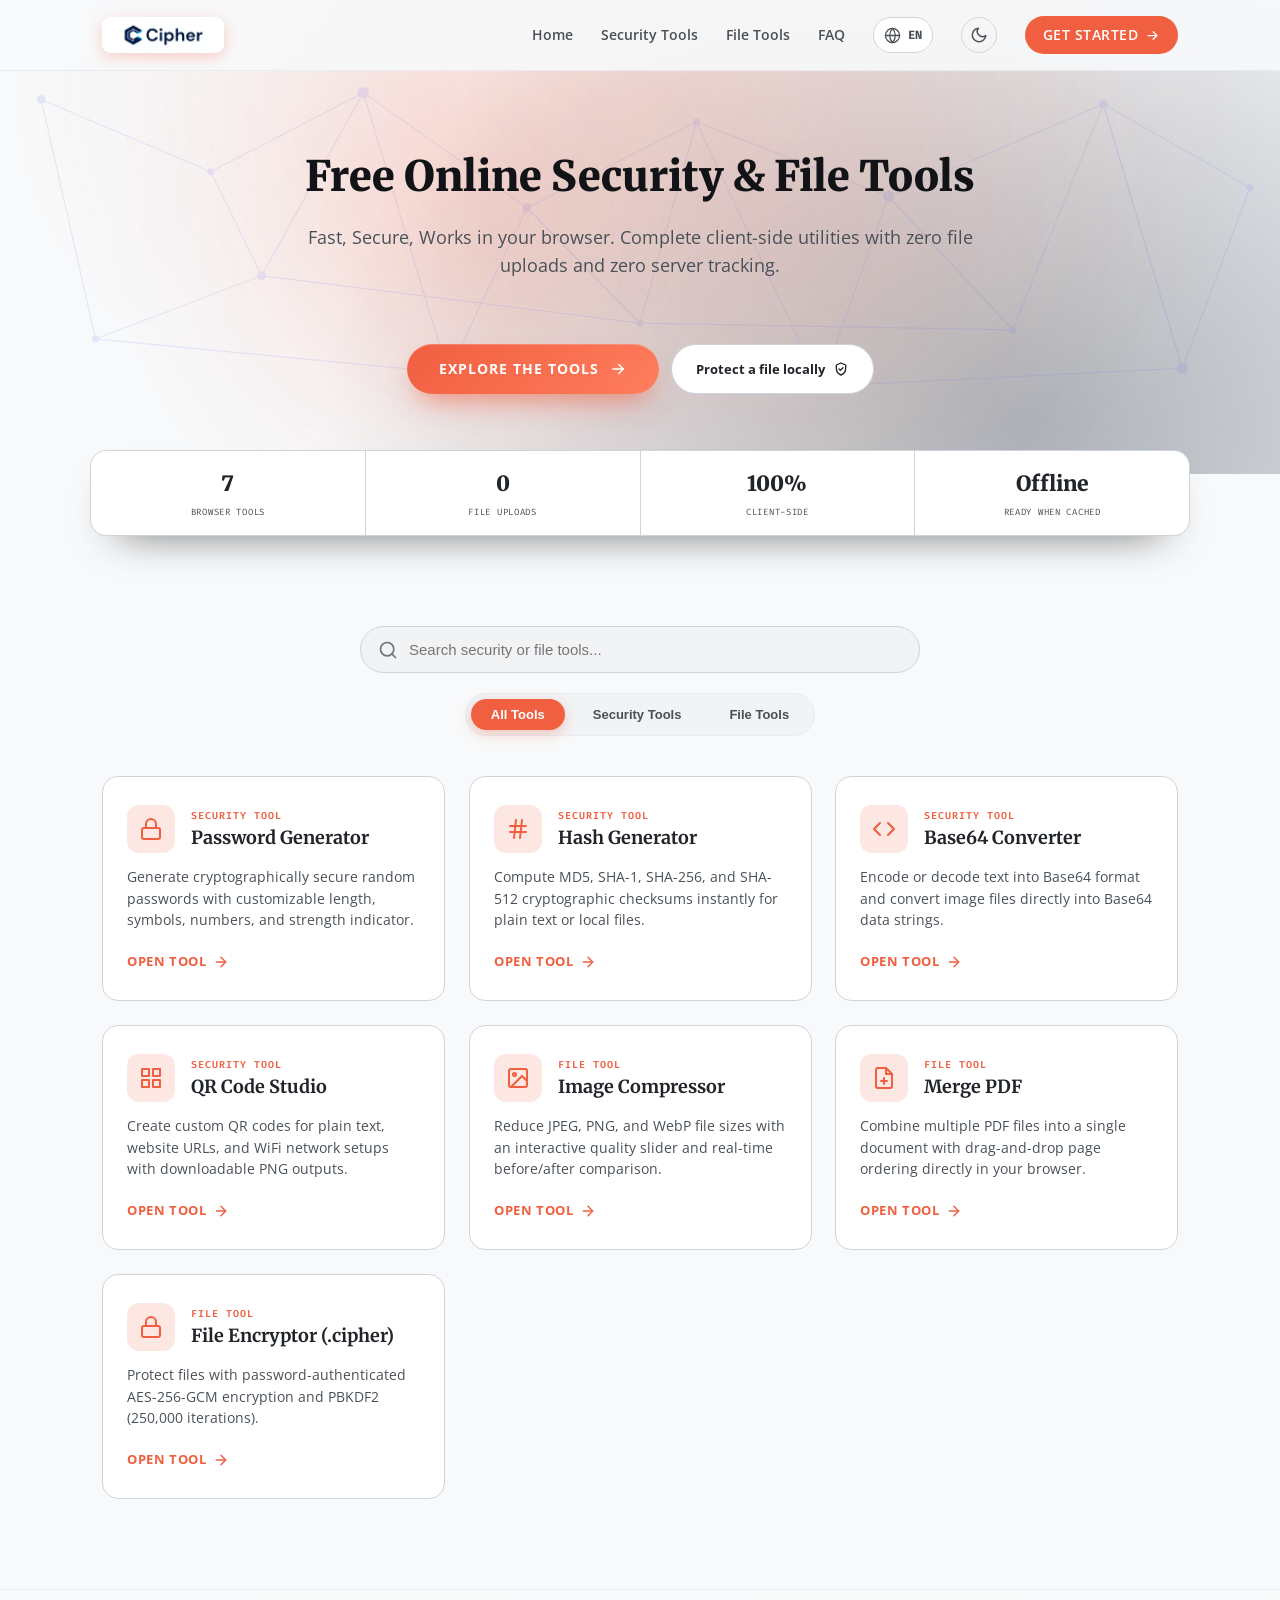
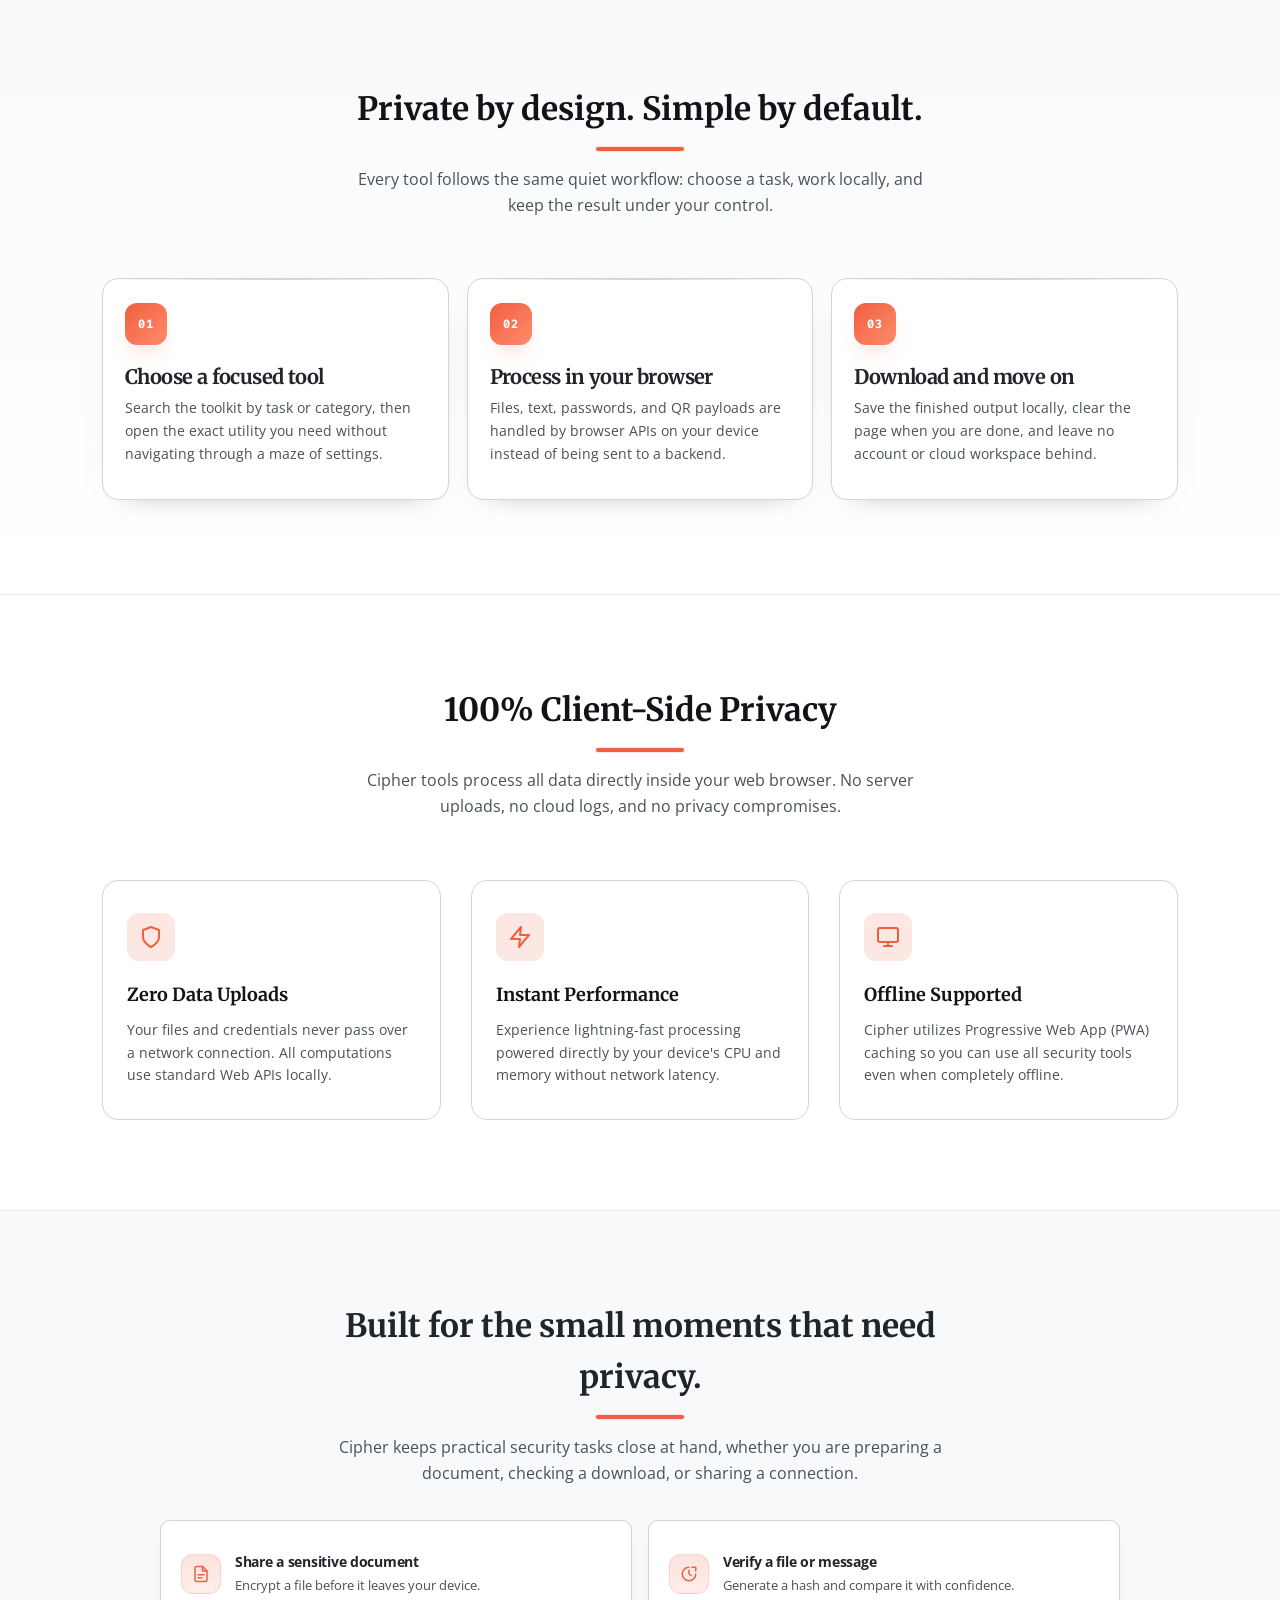
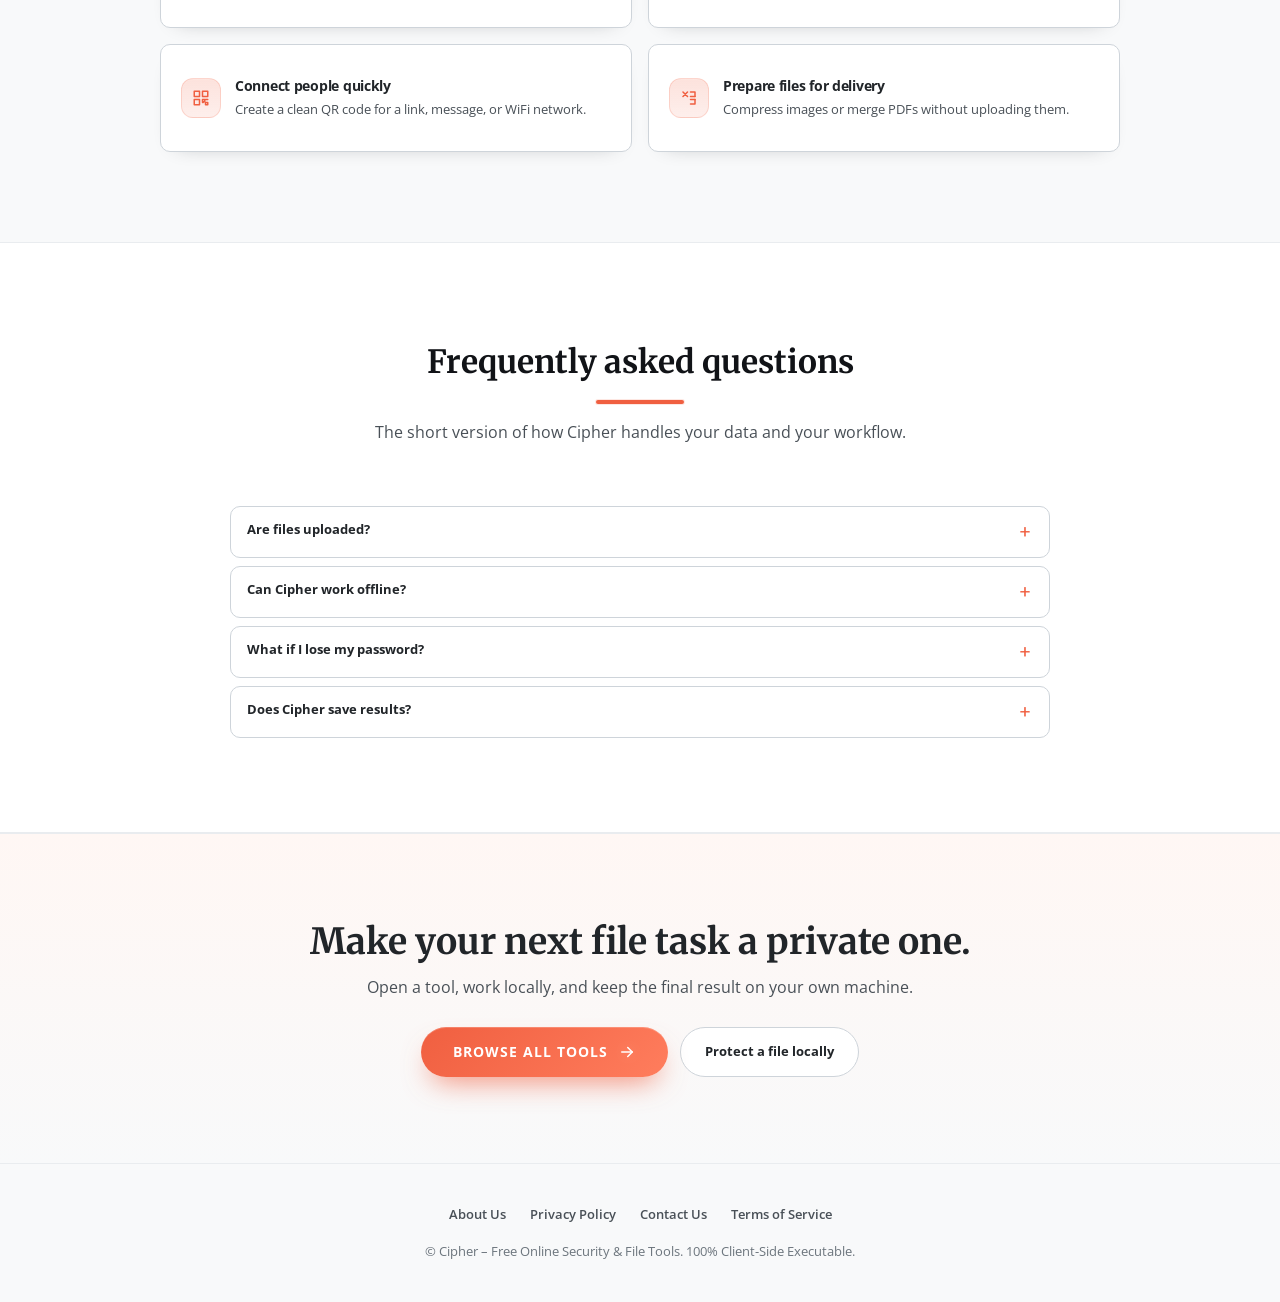
==== index.html @ 90bae77a "initial cipher build" ====
<!DOCTYPE html>
<html lang="en" data-bs-theme="light">

<head>
  <meta charset="UTF-8">
  <title>Cipher – Free Online Security & File Tools</title>
  <meta name="viewport" content="width=device-width, initial-scale=1, maximum-scale=1, user-scalable=no">
  <meta name="theme-color" content="#111317">
  <meta name="robots" content="index, follow">
  <!-- TODO: change example.com to the real production domain. -->
  <link rel="canonical" href="https://example.com/">
  <meta name="description"
    content="Cipher is a suite of free, fast, 100% client-side online security and file tools. Encrypt files, generate strong passwords, compute hashes, convert Base64, build QR codes, compress images, and merge PDFs directly in your browser.">
  <meta name="keywords" content="free online security tools, private file tools, offline browser tools, client-side encryption, password generator, hash generator, QR code generator">
  <meta property="og:type" content="website">
  <meta property="og:title" content="Cipher – Free Online Security & File Tools">
  <meta property="og:description"
    content="Fast, secure, 100% client-side online security & file tools hub. Zero file uploads, zero server tracking.">
  <meta property="og:url" content="https://example.com/">
  <meta property="og:image" content="images/Cipher.png">
  <meta name="twitter:card" content="summary_large_image">
  <meta name="twitter:title" content="Cipher – Free Online Security & File Tools">
  <meta name="twitter:description"
    content="Fast, secure, browser-based online tools for security and file manipulation.">
  <link rel="manifest" href="manifest.webmanifest">
  <link rel="icon" type="image/svg+xml" href="images/cipher-favicon.svg">
  <link rel="preconnect" href="https://fonts.googleapis.com">
  <link rel="preconnect" href="https://fonts.gstatic.com" crossorigin>
  <link
    href="https://fonts.googleapis.com/css2?family=Merriweather:ital,wght@0,300;0,400;0,700;0,900;1,300;1,400&family=Open+Sans:ital,wght@0,300;0,400;0,600;0,700;0,800;1,400&family=Fira+Code:wght@400;500;600&display=swap"
    rel="stylesheet">
  <link rel="stylesheet" href="css/styles.css">
  <style>
    /* Tools Hub Grid Styles */
    .dashboard-controls {
      display: flex;
      flex-direction: column;
      gap: 20px;
      margin-bottom: 40px;
      align-items: center;
    }

    .search-bar-wrap {
      width: min(100%, 560px);
      position: relative;
    }

    .search-input {
      width: 100%;
      background: var(--surface-2);
      border: 1px solid var(--border);
      color: var(--text);
      font-size: 15px;
      padding: 14px 20px 14px 48px;
      border-radius: var(--radius-pill);
      transition: all 0.2s ease;
    }

    .search-input:focus {
      outline: none;
      border-color: var(--primary);
      background: var(--surface-3);
      box-shadow: 0 0 0 3px var(--primary-dim);
    }

    .search-icon {
      position: absolute;
      left: 18px;
      top: 50%;
      transform: translateY(-50%);
      color: var(--text-3);
      pointer-events: none;
    }

    .category-tabs {
      display: flex;
      gap: 8px;
      background: var(--surface-2);
      padding: 5px;
      border-radius: var(--radius-pill);
      border: 1px solid var(--border-soft);
      flex-wrap: wrap;
      justify-content: center;
    }

    .tab-btn {
      background: transparent;
      border: none;
      color: var(--text-2);
      padding: 8px 20px;
      font-size: 13px;
      font-weight: 700;
      border-radius: var(--radius-pill);
      cursor: pointer;
      transition: all 0.2s ease;
    }

    .tab-btn.active {
      background: var(--primary);
      color: #ffffff;
      box-shadow: 0 4px 12px rgba(240, 95, 64, 0.3);
    }

    .tools-grid {
      display: grid;
      grid-template-columns: repeat(auto-fill, minmax(320px, 1fr));
      gap: 24px;
    }

    .tool-card {
      background: var(--surface);
      border: 1px solid var(--border);
      border-radius: var(--radius-card);
      padding: 28px 24px;
      display: flex;
      flex-direction: column;
      text-decoration: none;
      transition: all 0.25s ease;
      position: relative;
      overflow: hidden;
      transform: translate3d(0, 0, 0) rotateX(var(--card-tilt-x, 0deg)) rotateY(var(--card-tilt-y, 0deg));
      transform-style: preserve-3d;
      will-change: transform;
    }

    .tool-card:hover {
      transform: translate3d(0, -5px, 0) rotateX(var(--card-tilt-x, 0deg)) rotateY(var(--card-tilt-y, 0deg));
      border-color: var(--primary-line);
      box-shadow: 0 12px 30px -10px rgba(0, 0, 0, 0.5);
    }

    .tool-card-header {
      display: flex;
      align-items: center;
      gap: 16px;
      margin-bottom: 14px;
    }

    .tool-card-icon {
      width: 48px;
      height: 48px;
      border-radius: 12px;
      background: var(--primary-dim);
      color: var(--primary);
      display: flex;
      align-items: center;
      justify-content: center;
      flex-shrink: 0;
      transform: translate3d(var(--icon-x, 0px), var(--icon-y, 0px), 0) rotate(var(--icon-rotate, 0deg));
      animation: toolIconFloat 4.8s ease-in-out infinite;
      animation-delay: var(--icon-delay, 0s);
      transition: transform 0.22s ease-out, box-shadow 0.22s ease, background-color 0.22s ease;
      will-change: transform;
    }

    .tool-card-icon svg {
      width: 24px;
      height: 24px;
      transform-origin: 50% 55%;
      animation: toolIconSignal 4.8s ease-in-out infinite;
      animation-delay: var(--icon-delay, 0s);
      transition: transform 0.22s ease, filter 0.22s ease;
    }

    .tool-card:nth-child(2) .tool-card-icon,
    .tool-card:nth-child(2) .tool-card-icon svg {
      --icon-delay: -1.2s;
    }

    .tool-card:nth-child(3) .tool-card-icon,
    .tool-card:nth-child(3) .tool-card-icon svg {
      --icon-delay: -2.4s;
    }

    .tool-card:nth-child(4) .tool-card-icon,
    .tool-card:nth-child(4) .tool-card-icon svg {
      --icon-delay: -3.6s;
    }

    .tool-card:nth-child(5) .tool-card-icon,
    .tool-card:nth-child(5) .tool-card-icon svg {
      --icon-delay: -0.6s;
    }

    .tool-card:nth-child(6) .tool-card-icon,
    .tool-card:nth-child(6) .tool-card-icon svg {
      --icon-delay: -1.8s;
    }

    .tool-card:nth-child(7) .tool-card-icon,
    .tool-card:nth-child(7) .tool-card-icon svg {
      --icon-delay: -3s;
    }

    @keyframes toolIconFloat {

      0%,
      100% {
        transform: translate3d(var(--icon-x, 0px), var(--icon-y, 0px), 0) rotate(var(--icon-rotate, 0deg));
      }

      35% {
        transform: translate3d(var(--icon-x, 0px), calc(var(--icon-y, 0px) - 3px), 0) rotate(calc(var(--icon-rotate, 0deg) - 2deg));
      }

      68% {
        transform: translate3d(var(--icon-x, 0px), calc(var(--icon-y, 0px) + 2px), 0) rotate(calc(var(--icon-rotate, 0deg) + 2deg));
      }
    }

    @keyframes toolIconSignal {

      0%,
      72%,
      100% {
        transform: scale(1) rotate(0deg);
        filter: drop-shadow(0 0 0 transparent);
      }

      78% {
        transform: scale(1.08) rotate(-4deg);
        filter: drop-shadow(0 0 7px var(--primary-line));
      }

      84% {
        transform: scale(1) rotate(2deg);
        filter: drop-shadow(0 0 0 transparent);
      }
    }

    .tool-card:hover .tool-card-icon,
    .tool-card:focus-visible .tool-card-icon {
      animation-play-state: paused;
      background: var(--primary-line);
      box-shadow: 0 8px 18px -10px var(--primary);
    }

    .tool-card:hover .tool-card-icon svg,
    .tool-card:focus-visible .tool-card-icon svg {
      animation-play-state: paused;
      transform: scale(1.1) rotate(-4deg);
    }

    .tool-card-category {
      font-family: var(--font-mono);
      font-size: 10px;
      text-transform: uppercase;
      letter-spacing: 0.1em;
      color: var(--primary);
      margin-bottom: 2px;
      font-weight: 600;
    }

    .tool-card-title {
      font-family: var(--font-serif);
      font-size: 18px;
      font-weight: 700;
      color: var(--text);
      line-height: 1.3;
    }

    .tool-card-desc {
      font-size: 13.5px;
      color: var(--text-2);
      line-height: 1.6;
      margin-bottom: 20px;
      flex: 1;
    }

    .tool-card-action {
      display: inline-flex;
      align-items: center;
      gap: 6px;
      font-size: 12.5px;
      font-weight: 700;
      color: var(--primary);
      text-transform: uppercase;
      letter-spacing: 0.05em;
    }

    .tool-card:hover .tool-card-action {
      color: var(--primary-hover);
    }

    .tool-card-action svg {
      transition: transform 0.2s ease;
    }

    .tool-card:hover .tool-card-action svg {
      transform: translateX(4px);
    }

    @media (prefers-reduced-motion: reduce) {

      .tool-card,
      .tool-card:hover {
        transform: none;
        transition: border-color 0.2s ease, box-shadow 0.2s ease;
      }

      .tool-card-icon,
      .tool-card-icon svg,
      .home-process-number,
      .home-usecase-icon,
      .home-usecase-icon svg {
        animation: none;
        transition: none;
      }
    }

    .home-hero-actions {
      display: flex;
      align-items: center;
      justify-content: center;
      flex-wrap: wrap;
      gap: 12px;
      margin-top: 28px;
    }

    .home-hero-secondary {
      display: inline-flex;
      align-items: center;
      gap: 8px;
      min-height: 50px;
      padding: 13px 24px;
      border: 1px solid var(--border);
      border-radius: var(--radius-pill);
      background: rgba(38, 43, 53, 0.72);
      color: var(--text);
      font-size: 13px;
      font-weight: 700;
      transition: border-color .2s ease, background-color .2s ease, transform .2s ease;
    }

    .home-hero-secondary:hover {
      border-color: var(--primary-line);
      background: var(--surface-2);
      color: var(--text);
      transform: translateY(-2px);
    }

    .home-trust-strip {
      position: relative;
      z-index: 1;
      display: grid;
      grid-template-columns: repeat(4, 1fr);
      gap: 1px;
      width: min(100% - 32px, 1100px);
      margin: -24px auto 0;
      border: 1px solid var(--border);
      border-radius: var(--radius-card);
      background: var(--border);
      box-shadow: 0 20px 45px -30px rgba(0, 0, 0, .9);
      overflow: hidden;
    }

    .home-trust-item {
      display: grid;
      gap: 4px;
      min-height: 84px;
      align-content: center;
      padding: 14px 20px;
      background: var(--surface);
      text-align: center;
    }

    .home-trust-value {
      color: var(--text);
      font-family: var(--font-serif);
      font-size: 21px;
      font-weight: 900;
    }

    .home-trust-label {
      color: var(--text-2);
      font-family: var(--font-mono);
      font-size: 9px;
      letter-spacing: .08em;
      text-transform: uppercase;
    }

    .home-process-section {
      padding: 94px 0;
      border-bottom: 1px solid var(--border-soft);
      background: linear-gradient(180deg, var(--bg) 0%, var(--bg-alt) 100%);
    }

    .home-process-section .container,
    .home-faq-section .container {
      display: block;
    }

    .home-process-grid {
      display: grid;
      grid-template-columns: repeat(3, minmax(0, 1fr));
      gap: 18px;
      width: 100%;
    }

    .home-process-card {
      position: relative;
      display: flex;
      flex-direction: column;
      justify-content: flex-start;
      min-height: 222px;
      padding: 24px 22px 20px;
      border: 1px solid rgba(255, 255, 255, 0.06);
      border-radius: var(--radius-card);
      background: linear-gradient(180deg, rgba(26, 31, 38, 0.96), rgba(20, 24, 31, 0.92));
      box-shadow: 0 20px 38px -30px rgba(0, 0, 0, 0.82);
      overflow: hidden;
      transition: transform 0.22s ease, border-color 0.22s ease, box-shadow 0.22s ease;
    }

    .home-process-card:hover {
      transform: translateY(-4px);
      border-color: rgba(240, 95, 64, 0.35);
      box-shadow: 0 26px 42px -28px rgba(240, 95, 64, 0.42);
    }

    .home-process-card::before {
      content: "";
      position: absolute;
      inset: 0 0 auto 0;
      height: 1px;
      background: linear-gradient(90deg, transparent, rgba(255,255,255,0.18), transparent);
    }

    .home-process-card::after {
      content: "";
      position: absolute;
      width: 132px;
      height: 132px;
      right: -42px;
      bottom: -58px;
      border-radius: 50%;
      background: radial-gradient(circle, rgba(240, 95, 64, 0.28), rgba(240, 95, 64, 0));
    }

    .home-process-card > * {
      position: relative;
      z-index: 1;
    }

    .home-process-number {
      display: grid;
      width: 42px;
      height: 42px;
      margin-bottom: 20px;
      place-items: center;
      border-radius: 12px;
      background: linear-gradient(135deg, var(--primary) 0%, #ff8b6c 100%);
      color: #fff;
      font-family: var(--font-mono);
      font-size: 12px;
      font-weight: 800;
      letter-spacing: 0.08em;
      box-shadow: 0 12px 24px -14px rgba(240, 95, 64, 0.8);
      animation: homeProcessFloat 5.2s ease-in-out infinite;
      animation-delay: var(--home-motion-delay, 0s);
      transform-origin: center;
    }

    .home-process-card:nth-child(2) .home-process-number {
      --home-motion-delay: -1.7s;
    }

    .home-process-card:nth-child(3) .home-process-number {
      --home-motion-delay: -3.4s;
    }

    .home-process-card:hover .home-process-number {
      animation-play-state: paused;
    }

    @keyframes homeProcessFloat {
      0%, 100% {
        transform: translateY(0) rotate(0);
        box-shadow: 0 12px 24px -14px rgba(240, 95, 64, 0.8);
      }
      42% {
        transform: translateY(-3px) rotate(-2deg);
        box-shadow: 0 15px 26px -13px rgba(240, 95, 64, 0.68);
      }
      72% {
        transform: translateY(1px) rotate(1deg);
        box-shadow: 0 10px 20px -14px rgba(240, 95, 64, 0.72);
      }
    }

    .home-process-card h3 {
      margin-bottom: 8px;
      color: var(--text);
      font-family: var(--font-serif);
      font-size: 20px;
      line-height: 1.2;
      letter-spacing: -0.03em;
    }

    .home-process-card p {
      position: relative;
      z-index: 1;
      margin: 0;
      color: var(--text-2);
      font-size: 13.5px;
      line-height: 1.7;
    }

    .home-usecases {
      display: block;
    }

    .home-usecases-copy {
      display: flex;
      flex-direction: column;
      align-items: center;
      margin-bottom: 34px;
    }

    .home-usecases-copy .section-title {
      max-width: 720px;
      text-align: center;
      color: var(--text);
    }

    .home-usecases-copy .section-divider {
      margin-left: auto;
      margin-right: auto;
    }

    .home-usecases-copy .section-sub {
      max-width: 620px;
      margin-left: auto;
      margin-right: auto;
      text-align: center;
    }

    .home-usecase-grid {
      display: grid;
      grid-template-columns: repeat(2, minmax(0, 1fr));
      gap: 16px;
      width: min(100%, 960px);
      margin: 0 auto;
    }

    .home-usecase {
      display: flex;
      align-items: center;
      gap: 14px;
      min-height: 108px;
      padding: 18px 20px;
      border: 1px solid var(--border-soft);
      border-radius: var(--radius-control);
      background: var(--surface);
      box-shadow: 0 8px 20px -18px rgba(17, 19, 23, 0.45);
      transition: border-color 0.2s ease, transform 0.2s ease;
    }

    .home-usecase > div {
      min-width: 0;
      flex: 1;
    }

    .home-usecase:hover {
      transform: translateY(-2px);
      border-color: rgba(240, 95, 64, 0.28);
    }

    .home-usecase-icon {
      display: grid;
      width: 40px;
      height: 40px;
      flex: 0 0 auto;
      place-items: center;
      border-radius: 12px;
      background: linear-gradient(180deg, rgba(240, 95, 64, 0.18), rgba(240, 95, 64, 0.1));
      color: var(--primary);
      border: 1px solid rgba(240, 95, 64, 0.18);
      box-shadow: inset 0 1px 0 rgba(255,255,255,0.08);
      animation: homeUsecaseFloat 5s ease-in-out infinite;
      animation-delay: var(--home-motion-delay, 0s);
      transform-origin: center;
    }

    .home-usecase:nth-child(2) .home-usecase-icon {
      --home-motion-delay: -1.25s;
    }

    .home-usecase:nth-child(3) .home-usecase-icon {
      --home-motion-delay: -2.5s;
    }

    .home-usecase:nth-child(4) .home-usecase-icon {
      --home-motion-delay: -3.75s;
    }

    .home-usecase-icon svg {
      animation: homeUsecaseSignal 5s ease-in-out infinite;
      animation-delay: var(--home-motion-delay, 0s);
      transform-origin: center;
    }

    .home-usecase:hover .home-usecase-icon,
    .home-usecase:hover .home-usecase-icon svg {
      animation-play-state: paused;
    }

    @keyframes homeUsecaseFloat {
      0%, 100% {
        transform: translateY(0) rotate(0);
      }
      38% {
        transform: translateY(-3px) rotate(-3deg);
      }
      70% {
        transform: translateY(1px) rotate(2deg);
      }
    }

    @keyframes homeUsecaseSignal {
      0%, 72%, 100% {
        transform: scale(1) rotate(0);
        filter: drop-shadow(0 0 0 transparent);
      }
      80% {
        transform: scale(1.08) rotate(-4deg);
        filter: drop-shadow(0 0 5px var(--primary-line));
      }
      86% {
        transform: scale(1) rotate(2deg);
        filter: drop-shadow(0 0 0 transparent);
      }
    }

    @media (prefers-reduced-motion: reduce) {
      .home-process-number,
      .home-usecase-icon,
      .home-usecase-icon svg {
        animation: none;
      }
    }

    .home-usecase-icon svg {
      width: 18px;
      height: 18px;
    }

    .home-usecase h3 {
      margin-bottom: 4px;
      color: var(--text);
      font-size: 14px;
      line-height: 1.35;
      letter-spacing: -0.02em;
    }

    .home-usecase p {
      margin: 0;
      color: var(--text-2);
      font-size: 12.5px;
      line-height: 1.6;
    }

    .home-faq-section {
      padding: 94px 0;
      border-bottom: 1px solid var(--border-soft);
      background: var(--bg-alt);
    }

    .home-faq-list {
      display: grid;
      grid-template-columns: minmax(0, 1fr);
      gap: 8px;
      max-width: 820px;
      width: 100%;
      margin: 0 auto;
    }

    .home-faq-item {
      border: 1px solid var(--border);
      border-radius: var(--radius-control);
      background: var(--surface);
      transition: border-color 0.2s ease, box-shadow 0.2s ease;
    }

    .home-faq-item:hover,
    .home-faq-item:focus-within,
    .home-faq-item[open] {
      border-color: var(--primary-line);
      box-shadow: 0 8px 22px -18px rgba(17, 19, 23, 0.5);
    }

    .home-faq-item summary {
      position: relative;
      min-height: 50px;
      padding: 14px 42px 14px 16px;
      color: var(--text);
      cursor: pointer;
      font-size: 13px;
      font-weight: 700;
      list-style: none;
      line-height: 1.35;
      white-space: nowrap;
      transition: color 0.2s ease;
    }

    .home-faq-item summary:focus-visible {
      outline: 2px solid var(--primary);
      outline-offset: 3px;
      border-radius: var(--radius-control);
    }

    .home-faq-item summary::-webkit-details-marker {
      display: none;
    }

    .home-faq-item summary::after {
      content: "+";
      position: absolute;
      top: 14px;
      right: 18px;
      color: var(--primary);
      font-family: var(--font-mono);
      font-size: 20px;
      font-weight: 400;
      line-height: 1;
    }

    .home-faq-item[open] summary::after {
      content: "-";
    }

    .home-faq-answer {
      padding: 0 18px 18px;
      color: var(--text-2);
      font-size: 13px;
      line-height: 1.65;
      overflow-wrap: anywhere;
    }

    .home-faq-item:not([open]) > .home-faq-answer {
      display: none;
    }

    .home-cta-section {
      padding: 86px 0;
      background: radial-gradient(circle at 50% 0%, var(--primary-dim), transparent 48%), var(--bg);
      text-align: center;
    }

    .home-cta-section .container {
      display: flex;
      flex-direction: column;
      align-items: center;
    }

    .home-cta-section .section-title {
      max-width: 760px;
      margin-right: auto;
      margin-left: auto;
      font-size: 36px;
      line-height: 1.2;
      color: var(--text);
    }

    .home-cta-section .section-sub {
      max-width: 620px;
      margin-right: auto;
      margin-left: auto;
      margin-bottom: 26px;
      text-align: center;
    }

    .home-cta-section .home-hero-actions {
      margin-top: 0;
    }

    [data-bs-theme="light"] .home-process-card {
      border-color: var(--border);
      background: var(--surface);
      box-shadow: 0 12px 28px -24px rgba(17, 19, 23, 0.5);
    }

    [data-bs-theme="light"] .home-process-card::before {
      background: linear-gradient(90deg, transparent, var(--primary-line), transparent);
    }

    [data-bs-theme="light"] .home-process-card::after {
      display: none;
    }

    [data-bs-theme="light"] .home-usecase {
      border-color: var(--border);
      background: var(--surface);
      box-shadow: 0 8px 20px -18px rgba(17, 19, 23, 0.45);
    }

    [data-bs-theme="light"] .home-cta-section {
      border-top: 1px solid var(--border-soft);
      background: linear-gradient(180deg, #fff7f4 0%, var(--bg) 100%);
    }

    [data-bs-theme="light"] .home-hero-secondary {
      border-color: var(--border);
      background: var(--surface);
      color: var(--text);
    }

    @media (max-width: 760px) {
      .home-process-section,
      .home-faq-section {
        padding: 56px 0;
      }

      .home-trust-strip {
        grid-template-columns: repeat(2, 1fr);
      }

      .home-process-grid {
        grid-template-columns: 1fr;
      }

      .home-usecases-copy {
        margin-bottom: 28px;
      }
    }

    @media (max-width: 560px) {
      .home-cta-section .section-title {
        font-size: 30px;
      }

      .home-hero-actions {
        align-items: stretch;
        flex-direction: column;
      }

      .home-hero-actions a {
        justify-content: center;
      }

      .home-trust-strip {
        width: min(100% - 24px, 1100px);
      }

      .home-trust-item {
        min-height: 74px;
        padding: 12px 8px;
      }

      .home-trust-value {
        font-size: 18px;
      }

      .home-process-card {
        min-height: 0;
        padding: 20px 18px 18px;
      }

      .home-usecase-grid,
      .home-faq-list {
        grid-template-columns: 1fr;
      }

      .home-usecase {
        min-height: 104px;
        padding: 16px 18px;
      }
    }
  </style>
</head>

<body>

  <!-- Sticky Navigation -->
  <nav class="navbar">
    <div class="container">
      <a href="/" class="nav-brand">
        <span class="nav-brand-media" aria-hidden="true">
          <img src="images/Cipher.png" alt="Cipher Logo">
        </span>
      </a>
      <button class="menu-toggle" id="menuToggle" type="button" aria-label="Toggle navigation" aria-expanded="false"
        aria-controls="navLinks">
        <span class="menu-toggle-label">Menu</span>
        <svg viewBox="0 0 24 24" aria-hidden="true" fill="none" stroke="currentColor" stroke-width="2"
          stroke-linecap="round">
          <path d="M4 7h16M4 12h16M4 17h16" />
        </svg>
      </button>
      <ul class="nav-links" id="navLinks">
        <li><a href="/">Home</a></li>
        <li><a href="#security-tools">Security Tools</a></li>
        <li><a href="#file-tools">File Tools</a></li>
        <li><a href="#faq">FAQ</a></li>
        <li><button class="theme-toggle-btn" title="Toggle Theme" type="button"></button></li>
        <li>
          <a href="/tools/encrypt/" class="btn-nav">
            Protect File
            <svg class="protect-icon" viewBox="0 0 24 24" aria-hidden="true" fill="none" stroke="currentColor"
              stroke-width="2" stroke-linecap="round" stroke-linejoin="round">
              <path d="M5 12h14" />
              <path d="m13 6 6 6-6 6" />
            </svg>
          </a>
        </li>
      </ul>
    </div>
  </nav>

  <!-- Hero Section -->
  <header class="masthead">
    <div class="hero-network" aria-hidden="true">
      <svg viewBox="0 0 1200 420" preserveAspectRatio="xMidYMid slice" role="presentation">
        <g class="hero-network-lines">
          <path d="M70 88 220 152 355 82 500 184 650 108 820 174 1010 92 1140 166" />
          <path d="M70 88 118 300 265 244 355 82 430 330 500 184 600 286 650 108 760 342 820 174 930 292 1010 92 1080 326 1140 166" />
          <path d="M118 300 430 330M265 244 600 286M600 286 930 292M760 342 1080 326" />
          <path d="M220 152 265 244M500 184 600 286M820 174 930 292M1010 92 1080 326" />
        </g>
        <g class="hero-network-nodes">
          <circle cx="70" cy="88" r="4" />
          <circle cx="220" cy="152" r="3" />
          <circle cx="355" cy="82" r="5" />
          <circle cx="500" cy="184" r="4" />
          <circle cx="650" cy="108" r="3" />
          <circle cx="820" cy="174" r="5" />
          <circle cx="1010" cy="92" r="4" />
          <circle cx="1140" cy="166" r="3" />
          <circle cx="118" cy="300" r="3" />
          <circle cx="265" cy="244" r="4" />
          <circle cx="430" cy="330" r="5" />
          <circle cx="600" cy="286" r="3" />
          <circle cx="760" cy="342" r="4" />
          <circle cx="930" cy="292" r="3" />
          <circle cx="1080" cy="326" r="5" />
        </g>
      </svg>
    </div>
    <div class="container">
      <h1 class="masthead-title">Free Online Security & File Tools</h1>
      <p class="masthead-subtitle">Fast, Secure, Works in your browser. Complete client-side utilities with zero file
        uploads and zero server tracking.</p>
      <div class="home-hero-actions">
        <a href="#tools-dashboard" class="hero-cta">
          Explore the tools
          <svg viewBox="0 0 24 24" aria-hidden="true" fill="none" stroke="currentColor" stroke-width="2" stroke-linecap="round" stroke-linejoin="round">
            <path d="M5 12h14"></path>
            <path d="m13 6 6 6-6 6"></path>
          </svg>
        </a>
        <a href="/tools/encrypt/" class="home-hero-secondary">
          Protect a file locally
          <svg viewBox="0 0 24 24" aria-hidden="true" fill="none" stroke="currentColor" stroke-width="2" stroke-linecap="round" stroke-linejoin="round" width="16" height="16">
            <path d="M12 3 5 6v5c0 4.8 3 8.6 7 10 4-1.4 7-5.2 7-10V6l-7-3Z"></path>
            <path d="m9 12 2 2 4-4"></path>
          </svg>
        </a>
      </div>
    </div>
  </header>

  <div class="home-trust-strip" aria-label="Cipher platform highlights">
    <div class="home-trust-item"><span class="home-trust-value">7</span><span class="home-trust-label">Browser tools</span></div>
    <div class="home-trust-item"><span class="home-trust-value">0</span><span class="home-trust-label">File uploads</span></div>
    <div class="home-trust-item"><span class="home-trust-value">100%</span><span class="home-trust-label">Client-side</span></div>
    <div class="home-trust-item"><span class="home-trust-value">Offline</span><span class="home-trust-label">Ready when cached</span></div>
  </div>

  <!-- Dashboard Section -->
  <section class="section" id="tools-dashboard">
    <div class="container">

      <!-- Search & Filters -->
      <div class="dashboard-controls">
        <div class="search-bar-wrap">
          <svg class="search-icon" viewBox="0 0 24 24" width="20" height="20" fill="none" stroke="currentColor"
            stroke-width="2" stroke-linecap="round" stroke-linejoin="round">
            <circle cx="11" cy="11" r="8"></circle>
            <line x1="21" y1="21" x2="16.65" y2="16.65"></line>
          </svg>
          <input type="text" id="toolSearch" class="search-input" placeholder="Search security or file tools...">
        </div>

        <div class="category-tabs" id="categoryTabs">
          <button class="tab-btn active" data-category="all">All Tools</button>
          <button class="tab-btn" data-category="security">Security Tools</button>
          <button class="tab-btn" data-category="file">File Tools</button>
        </div>
      </div>

      <!-- Tools Grid -->
      <div class="tools-grid" id="toolsGrid">

        <!-- SECURITY TOOLS -->
        <!-- 1. Password Generator -->
        <a id="security-tools" href="/tools/password-generator/" class="tool-card" data-category="security"
          data-name="password generator random custom strength">
          <div class="tool-card-header">
            <div class="tool-card-icon">
              <svg viewBox="0 0 24 24" fill="none" stroke="currentColor" stroke-width="2" stroke-linecap="round"
                stroke-linejoin="round">
                <rect x="3" y="11" width="18" height="11" rx="2" ry="2"></rect>
                <path d="M7 11V7a5 5 0 0 1 10 0v4"></path>
              </svg>
            </div>
            <div>
              <div class="tool-card-category">Security Tool</div>
              <h2 class="tool-card-title">Password Generator</h2>
            </div>
          </div>
          <p class="tool-card-desc">Generate cryptographically secure random passwords with customizable length,
            symbols, numbers, and strength indicator.</p>
          <div class="tool-card-action">
            Open Tool
            <svg width="16" height="16" viewBox="0 0 24 24" fill="none" stroke="currentColor" stroke-width="2.2"
              stroke-linecap="round" stroke-linejoin="round">
              <line x1="5" y1="12" x2="19" y2="12"></line>
              <polyline points="12 5 19 12 12 19"></polyline>
            </svg>
          </div>
        </a>

        <!-- 2. Hash Generator -->
        <a href="/tools/hash-generator/" class="tool-card" data-category="security"
          data-name="hash generator md5 sha1 sha256 sha512 checksum checksums">
          <div class="tool-card-header">
            <div class="tool-card-icon">
              <svg viewBox="0 0 24 24" fill="none" stroke="currentColor" stroke-width="2" stroke-linecap="round"
                stroke-linejoin="round">
                <line x1="4" y1="9" x2="20" y2="9"></line>
                <line x1="4" y1="15" x2="20" y2="15"></line>
                <line x1="10" y1="3" x2="8" y2="21"></line>
                <line x1="16" y1="3" x2="14" y2="21"></line>
              </svg>
            </div>
            <div>
              <div class="tool-card-category">Security Tool</div>
              <h2 class="tool-card-title">Hash Generator</h2>
            </div>
          </div>
          <p class="tool-card-desc">Compute MD5, SHA-1, SHA-256, and SHA-512 cryptographic checksums instantly for plain
            text or local files.</p>
          <div class="tool-card-action">
            Open Tool
            <svg width="16" height="16" viewBox="0 0 24 24" fill="none" stroke="currentColor" stroke-width="2.2"
              stroke-linecap="round" stroke-linejoin="round">
              <line x1="5" y1="12" x2="19" y2="12"></line>
              <polyline points="12 5 19 12 12 19"></polyline>
            </svg>
          </div>
        </a>

        <!-- 3. Base64 Encoder/Decoder -->
        <a href="/tools/base64/" class="tool-card" data-category="security"
          data-name="base64 encoder decoder text image base64 convert">
          <div class="tool-card-header">
            <div class="tool-card-icon">
              <svg viewBox="0 0 24 24" fill="none" stroke="currentColor" stroke-width="2" stroke-linecap="round"
                stroke-linejoin="round">
                <polyline points="16 18 22 12 16 6"></polyline>
                <polyline points="8 6 2 12 8 18"></polyline>
              </svg>
            </div>
            <div>
              <div class="tool-card-category">Security Tool</div>
              <h2 class="tool-card-title">Base64 Converter</h2>
            </div>
          </div>
          <p class="tool-card-desc">Encode or decode text into Base64 format and convert image files directly into
            Base64 data strings.</p>
          <div class="tool-card-action">
            Open Tool
            <svg width="16" height="16" viewBox="0 0 24 24" fill="none" stroke="currentColor" stroke-width="2.2"
              stroke-linecap="round" stroke-linejoin="round">
              <line x1="5" y1="12" x2="19" y2="12"></line>
              <polyline points="12 5 19 12 12 19"></polyline>
            </svg>
          </div>
        </a>

        <!-- 4. QR Code Generator -->
        <a href="/tools/qr-generator/" class="tool-card" data-category="security"
          data-name="qr code generator qr builder wifi text url link png">
          <div class="tool-card-header">
            <div class="tool-card-icon">
              <svg viewBox="0 0 24 24" fill="none" stroke="currentColor" stroke-width="2" stroke-linecap="round"
                stroke-linejoin="round">
                <rect x="3" y="3" width="7" height="7"></rect>
                <rect x="14" y="3" width="7" height="7"></rect>
                <rect x="14" y="14" width="7" height="7"></rect>
                <rect x="3" y="14" width="7" height="7"></rect>
              </svg>
            </div>
            <div>
              <div class="tool-card-category">Security Tool</div>
              <h2 class="tool-card-title">QR Code Studio</h2>
            </div>
          </div>
          <p class="tool-card-desc">Create custom QR codes for plain text, website URLs, and WiFi network setups with
            downloadable PNG outputs.</p>
          <div class="tool-card-action">
            Open Tool
            <svg width="16" height="16" viewBox="0 0 24 24" fill="none" stroke="currentColor" stroke-width="2.2"
              stroke-linecap="round" stroke-linejoin="round">
              <line x1="5" y1="12" x2="19" y2="12"></line>
              <polyline points="12 5 19 12 12 19"></polyline>
            </svg>
          </div>
        </a>

        <!-- FILE TOOLS -->
        <!-- 5. Image Compressor -->
        <a id="file-tools" href="/tools/image-compressor/" class="tool-card" data-category="file"
          data-name="image compressor photo resize shrink png jpg webp">
          <div class="tool-card-header">
            <div class="tool-card-icon">
              <svg viewBox="0 0 24 24" fill="none" stroke="currentColor" stroke-width="2" stroke-linecap="round"
                stroke-linejoin="round">
                <rect x="3" y="3" width="18" height="18" rx="2" ry="2"></rect>
                <circle cx="8.5" cy="8.5" r="1.5"></circle>
                <polyline points="21 15 16 10 5 21"></polyline>
              </svg>
            </div>
            <div>
              <div class="tool-card-category">File Tool</div>
              <h2 class="tool-card-title">Image Compressor</h2>
            </div>
          </div>
          <p class="tool-card-desc">Reduce JPEG, PNG, and WebP file sizes with an interactive quality slider and
            real-time before/after comparison.</p>
          <div class="tool-card-action">
            Open Tool
            <svg width="16" height="16" viewBox="0 0 24 24" fill="none" stroke="currentColor" stroke-width="2.2"
              stroke-linecap="round" stroke-linejoin="round">
              <line x1="5" y1="12" x2="19" y2="12"></line>
              <polyline points="12 5 19 12 12 19"></polyline>
            </svg>
          </div>
        </a>

        <!-- 6. Merge PDF -->
        <a href="/tools/merge-pdf/" class="tool-card" data-category="file"
          data-name="merge pdf combine pdf join pdf files document">
          <div class="tool-card-header">
            <div class="tool-card-icon">
              <svg viewBox="0 0 24 24" fill="none" stroke="currentColor" stroke-width="2" stroke-linecap="round"
                stroke-linejoin="round">
                <path d="M14 2H6a2 2 0 0 0-2 2v16a2 2 0 0 0 2 2h12a2 2 0 0 0 2-2V8z"></path>
                <polyline points="14 2 14 8 20 8"></polyline>
                <line x1="12" y1="18" x2="12" y2="12"></line>
                <line x1="9" y1="15" x2="15" y2="15"></line>
              </svg>
            </div>
            <div>
              <div class="tool-card-category">File Tool</div>
              <h2 class="tool-card-title">Merge PDF</h2>
            </div>
          </div>
          <p class="tool-card-desc">Combine multiple PDF files into a single document with drag-and-drop page ordering
            directly in your browser.</p>
          <div class="tool-card-action">
            Open Tool
            <svg width="16" height="16" viewBox="0 0 24 24" fill="none" stroke="currentColor" stroke-width="2.2"
              stroke-linecap="round" stroke-linejoin="round">
              <line x1="5" y1="12" x2="19" y2="12"></line>
              <polyline points="12 5 19 12 12 19"></polyline>
            </svg>
          </div>
        </a>

        <!-- 7. AES-256 File Encryptor -->
        <a href="/tools/encrypt/" class="tool-card" data-category="file"
          data-name="encrypt decrypt file cipher aes256 aes gcm pbkdf2 password protect">
          <div class="tool-card-header">
            <div class="tool-card-icon">
              <svg viewBox="0 0 24 24" fill="none" stroke="currentColor" stroke-width="2" stroke-linecap="round"
                stroke-linejoin="round">
                <rect x="3" y="11" width="18" height="11" rx="2" ry="2"></rect>
                <path d="M7 11V7a5 5 0 0 1 10 0v4"></path>
              </svg>
            </div>
            <div>
              <div class="tool-card-category">File Tool</div>
              <h2 class="tool-card-title">File Encryptor (.cipher)</h2>
            </div>
          </div>
          <p class="tool-card-desc">Protect files with password-authenticated AES-256-GCM encryption and PBKDF2 (250,000
            iterations).</p>
          <div class="tool-card-action">
            Open Tool
            <svg width="16" height="16" viewBox="0 0 24 24" fill="none" stroke="currentColor" stroke-width="2.2"
              stroke-linecap="round" stroke-linejoin="round">
              <line x1="5" y1="12" x2="19" y2="12"></line>
              <polyline points="12 5 19 12 12 19"></polyline>
            </svg>
          </div>
        </a>

      </div>
    </div>
  </section>

  <!-- How Cipher Works -->
  <section class="home-process-section" id="how-it-works">
    <div class="container">
      <div class="section-header">
        <h2 class="section-title">Private by design. Simple by default.</h2>
        <div class="section-divider"></div>
        <p class="section-sub">Every tool follows the same quiet workflow: choose a task, work locally, and keep the result under your control.</p>
      </div>
      <div class="home-process-grid">
        <article class="home-process-card">
          <div class="home-process-number">01</div>
          <h3>Choose a focused tool</h3>
          <p>Search the toolkit by task or category, then open the exact utility you need without navigating through a maze of settings.</p>
        </article>
        <article class="home-process-card">
          <div class="home-process-number">02</div>
          <h3>Process in your browser</h3>
          <p>Files, text, passwords, and QR payloads are handled by browser APIs on your device instead of being sent to a backend.</p>
        </article>
        <article class="home-process-card">
          <div class="home-process-number">03</div>
          <h3>Download and move on</h3>
          <p>Save the finished output locally, clear the page when you are done, and leave no account or cloud workspace behind.</p>
        </article>
      </div>
    </div>
  </section>

  <!-- Middle Ad Slot Placeholder -->
  <div class="container">
  </div>

  <!-- Why Choose Cipher Section -->
  <section class="section section-alt">
    <div class="container">
      <div class="section-header">
        <h2 class="section-title">100% Client-Side Privacy</h2>
        <div class="section-divider"></div>
        <p class="section-sub">Cipher tools process all data directly inside your web browser. No server uploads, no
          cloud logs, and no privacy compromises.</p>
      </div>

      <div class="grid-3">
        <div class="feature-card">
          <div class="feature-icon">
            <svg viewBox="0 0 24 24" fill="none" stroke="currentColor" stroke-width="2" stroke-linecap="round"
              stroke-linejoin="round">
              <path d="M12 22s8-4 8-10V5l-8-3-8 3v7c0 6 8 10 8 10z" />
            </svg>
          </div>
          <h3 class="feature-title">Zero Data Uploads</h3>
          <p class="feature-desc">Your files and credentials never pass over a network connection. All computations use
            standard Web APIs locally.</p>
        </div>

        <div class="feature-card">
          <div class="feature-icon">
            <svg viewBox="0 0 24 24" fill="none" stroke="currentColor" stroke-width="2" stroke-linecap="round"
              stroke-linejoin="round">
              <polygon points="13 2 3 14 12 14 11 22 21 10 12 10 13 2"></polygon>
            </svg>
          </div>
          <h3 class="feature-title">Instant Performance</h3>
          <p class="feature-desc">Experience lightning-fast processing powered directly by your device's CPU and memory
            without network latency.</p>
        </div>

        <div class="feature-card">
          <div class="feature-icon">
            <svg viewBox="0 0 24 24" fill="none" stroke="currentColor" stroke-width="2" stroke-linecap="round"
              stroke-linejoin="round">
              <rect x="2" y="3" width="20" height="14" rx="2" ry="2" />
              <line x1="8" y1="21" x2="16" y2="21" />
              <line x1="12" y1="17" x2="12" y2="21" />
            </svg>
          </div>
          <h3 class="feature-title">Offline Supported</h3>
          <p class="feature-desc">Cipher utilizes Progressive Web App (PWA) caching so you can use all security tools
            even when completely offline.</p>
        </div>
      </div>
    </div>
  </section>

  <!-- Common Use Cases -->
  <section class="section">
    <div class="container home-usecases">
      <div class="home-usecases-copy">
        <h2 class="section-title">Built for the small moments that need privacy.</h2>
        <div class="section-divider"></div>
        <p class="section-sub">Cipher keeps practical security tasks close at hand, whether you are preparing a document, checking a download, or sharing a connection.</p>
      </div>
      <div class="home-usecase-grid">
        <article class="home-usecase">
          <span class="home-usecase-icon" aria-hidden="true"><svg viewBox="0 0 24 24" fill="none" stroke="currentColor" stroke-width="2" stroke-linecap="round" stroke-linejoin="round"><path d="M14 2H6a2 2 0 0 0-2 2v16a2 2 0 0 0 2 2h12a2 2 0 0 0 2-2V8z"></path><path d="M14 2v6h6M8 13h8M8 17h5"></path></svg></span>
          <div><h3>Share a sensitive document</h3><p>Encrypt a file before it leaves your device.</p></div>
        </article>
        <article class="home-usecase">
          <span class="home-usecase-icon" aria-hidden="true"><svg viewBox="0 0 24 24" fill="none" stroke="currentColor" stroke-width="2" stroke-linecap="round" stroke-linejoin="round"><path d="M12 3a9 9 0 1 0 9 9"></path><path d="M12 7v5l3 2"></path><path d="M16 3h5v5"></path></svg></span>
          <div><h3>Verify a file or message</h3><p>Generate a hash and compare it with confidence.</p></div>
        </article>
        <article class="home-usecase">
          <span class="home-usecase-icon" aria-hidden="true"><svg viewBox="0 0 24 24" fill="none" stroke="currentColor" stroke-width="2" stroke-linecap="round" stroke-linejoin="round"><rect x="3" y="3" width="7" height="7"></rect><rect x="14" y="3" width="7" height="7"></rect><rect x="3" y="14" width="7" height="7"></rect><path d="M14 14h3v3h-3zM18 18h3v3h-3zM18 14h3M14 18h1"></path></svg></span>
          <div><h3>Connect people quickly</h3><p>Create a clean QR code for a link, message, or WiFi network.</p></div>
        </article>
        <article class="home-usecase">
          <span class="home-usecase-icon" aria-hidden="true"><svg viewBox="0 0 24 24" fill="none" stroke="currentColor" stroke-width="2" stroke-linecap="round" stroke-linejoin="round"><path d="m4 4 6 6M4 10l6-6M14 4h6v6M14 20h6v-6"></path><path d="M14 10h6M14 14h6"></path></svg></span>
          <div><h3>Prepare files for delivery</h3><p>Compress images or merge PDFs without uploading them.</p></div>
        </article>
      </div>
    </div>
  </section>

  <!-- Homepage FAQ -->
  <section class="home-faq-section" id="faq">
    <div class="container">
      <div class="section-header">
        <h2 class="section-title">Frequently asked questions</h2>
        <div class="section-divider"></div>
        <p class="section-sub">The short version of how Cipher handles your data and your workflow.</p>
      </div>
      <div class="home-faq-list">
        <details class="home-faq-item">
          <summary>Are files uploaded?</summary>
          <div class="home-faq-answer">No. Files and passwords are processed in your browser and are not sent to Cipher's backend.</div>
        </details>
        <details class="home-faq-item">
          <summary>Can Cipher work offline?</summary>
          <div class="home-faq-answer">After the app shell is cached, supported tools work offline. First-time downloads and external resources still need a connection.</div>
        </details>
        <details class="home-faq-item">
          <summary>What if I lose my password?</summary>
          <div class="home-faq-answer">Cipher cannot recover it. AES-256-GCM requires the original password to decrypt your file.</div>
        </details>
        <details class="home-faq-item">
          <summary>Does Cipher save results?</summary>
          <div class="home-faq-answer">Results stay in browser memory until downloaded or the page closes. Files and results are not stored in the service-worker cache.</div>
        </details>
      </div>
    </div>
  </section>

  <!-- Final Call to Action -->
  <section class="home-cta-section">
    <div class="container">
      <h2 class="section-title">Make your next file task a private one.</h2>
      <p class="section-sub">Open a tool, work locally, and keep the final result on your own machine.</p>
      <div class="home-hero-actions">
        <a href="#tools-dashboard" class="hero-cta">Browse all tools <svg viewBox="0 0 24 24" aria-hidden="true" fill="none" stroke="currentColor" stroke-width="2" stroke-linecap="round" stroke-linejoin="round"><path d="M5 12h14"></path><path d="m13 6 6 6-6 6"></path></svg></a>
        <a href="/tools/encrypt/" class="home-hero-secondary">Protect a file locally</a>
      </div>
    </div>
  </section>

  <!-- Bottom Ad Slot Placeholder -->
  <div class="container">
  </div>

  <!-- Footer -->
  <footer>
    <div class="container" style="display: flex; flex-direction: column; align-items: center; gap: 16px;">
      <div style="display: flex; gap: 24px; flex-wrap: wrap; justify-content: center; font-weight: 600;">
        <a href="/about/" style="color: var(--text-2);">About Us</a>
        <a href="/privacy/" style="color: var(--text-2);">Privacy Policy</a>
        <a href="/contact/" style="color: var(--text-2);">Contact Us</a>
        <a href="/terms/" style="color: var(--text-2);">Terms of Service</a>
      </div>
      <p>&copy; Cipher – Free Online Security & File Tools. 100% Client-Side Executable.</p>
    </div>
  </footer>

  <script src="/js/translations.js"></script>
  <script src="js/common.js"></script>
  <script>
    // Search & Filter JavaScript
    document.addEventListener('DOMContentLoaded', () => {
      const toolSearch = document.getElementById('toolSearch');
      const categoryTabs = document.getElementById('categoryTabs');
      const toolCards = document.querySelectorAll('.tool-card');

      let currentCategory = 'all';

      function filterTools() {
        const query = toolSearch.value.toLowerCase().trim();

        toolCards.forEach(card => {
          const category = card.dataset.category;
          const searchKeywords = card.dataset.name.toLowerCase();

          const matchesCategory = (currentCategory === 'all' || category === currentCategory);
          const matchesSearch = (!query || searchKeywords.includes(query));

          if (matchesCategory && matchesSearch) {
            card.style.display = 'flex';
          } else {
            card.style.display = 'none';
          }
        });
      }

      toolSearch.addEventListener('input', filterTools);

      const faqItems = document.querySelectorAll('.home-faq-item');

      faqItems.forEach(item => {
        const summary = item.querySelector('summary');
        const answer = item.querySelector('.home-faq-answer');

        summary.addEventListener('click', event => {
          event.preventDefault();

          if (item.dataset.animating) return;

          const opening = !item.open;
          if (opening) {
            faqItems.forEach(sibling => {
              if (sibling === item) return;
              sibling.querySelector('.home-faq-answer').getAnimations().forEach(animation => animation.cancel());
              delete sibling.dataset.animating;
              sibling.open = false;
            });
          }

          if (document.visibilityState === 'hidden' || window.matchMedia('(prefers-reduced-motion: reduce)').matches) {
            item.open = opening;
            return;
          }

          if (opening) item.open = true;

          const currentHeight = answer.getBoundingClientRect().height;
          const targetHeight = answer.scrollHeight;
          item.dataset.animating = 'true';

          const animation = answer.animate(
            opening
              ? [
                { height: '0px', paddingBottom: '0px', opacity: 0 },
                { height: `${targetHeight}px`, paddingBottom: '18px', opacity: 1 }
              ]
              : [
                { height: `${currentHeight}px`, paddingBottom: '18px', opacity: 1 },
                { height: '0px', paddingBottom: '0px', opacity: 0 }
              ],
            { duration: 240, easing: 'cubic-bezier(.22, 1, .36, 1)' }
          );

          animation.onfinish = () => {
            if (!opening) item.open = false;
            delete item.dataset.animating;
            animation.cancel();
          };
        });
      });

      categoryTabs.querySelectorAll('.tab-btn').forEach(btn => {
        btn.addEventListener('click', () => {
          categoryTabs.querySelectorAll('.tab-btn').forEach(b => b.classList.remove('active'));
          btn.classList.add('active');
          currentCategory = btn.dataset.category;
          filterTools();
        });
      });
    });
  </script>
</body>

</html>
---- css/styles.css ----
:root {
      --primary: #f05f40;
      --primary-hover: #df4b2a;
      --primary-dim: rgba(240, 95, 64, 0.15);
      --primary-line: rgba(240, 95, 64, 0.35);

      --bg: #111317;
      --bg-alt: #171a21;
      --surface: #1e222a;
      --surface-2: #262b35;
      --surface-3: #2f3542;

      --border: #383e4a;
      --border-soft: #2a2f39;

      --text: #f8f9fa;
      --text-2: #a5acb9;
      --text-3: #6c757d;

      --success: #28a745;
      --success-dim: rgba(40, 167, 69, 0.15);
      --error: #dc3545;
      --error-dim: rgba(220, 53, 69, 0.15);

      --font-sans: 'Open Sans', -apple-system, BlinkMacSystemFont, "Segoe UI", Roboto, sans-serif;
      --font-serif: 'Merriweather', Georgia, serif;
      --font-mono: 'Fira Code', monospace;

      --radius-window: 20px;
      --radius-card: 16px;
      --radius-control: 10px;
      --radius-pill: 50px;
      --shadow-window: 0 30px 60px -12px rgba(0, 0, 0, 0.8), 0 0 0 1px rgba(255, 255, 255, 0.05) inset;
    }

    * {
      box-sizing: border-box;
      margin: 0;
      padding: 0;
    }

    html {
      scroll-behavior: smooth;
    }

    body {
      font-family: var(--font-sans);
      background-color: var(--bg);
      color: var(--text);
      line-height: 1.6;
      -webkit-font-smoothing: antialiased;
    }

    .app-loading-shell {
      position: fixed;
      inset: 0;
      z-index: 2000;
      display: grid;
      place-items: center;
      background: var(--bg);
      opacity: 1;
      transition: opacity 0.28s ease, visibility 0.28s ease;
    }

    .app-loading-shell.is-ready {
      opacity: 0;
      visibility: hidden;
      pointer-events: none;
    }

    .app-loading-card {
      display: grid;
      gap: 10px;
      width: min(260px, 62vw);
    }

    .app-loading-card span {
      display: block;
      height: 10px;
      border-radius: var(--radius-pill);
      background: linear-gradient(90deg, var(--surface-2), var(--surface-3), var(--surface-2));
      background-size: 220% 100%;
      animation: skeletonShimmer 1.25s ease-in-out infinite;
    }

    .app-loading-card span:nth-child(2) { width: 78%; }
    .app-loading-card span:nth-child(3) { width: 56%; }

    @keyframes skeletonShimmer {
      0% { background-position: 100% 0; }
      100% { background-position: -100% 0; }
    }

    ::selection {
      background: var(--primary-dim);
      color: var(--primary);
    }

    a {
      color: var(--primary);
      text-decoration: none;
      transition: color 0.2s;
    }

    a:hover {
      color: var(--primary-hover);
    }

    /* Navbar */
    .navbar {
      position: fixed;
      top: 0;
      left: 0;
      right: 0;
      z-index: 1000;
      background: rgba(17, 19, 23, 0.85);
      backdrop-filter: blur(12px);
      border-bottom: 1px solid var(--border-soft);
      padding: 16px 0;
    }

    .container {
      max-width: 1140px;
      margin: 0 auto;
      padding: 0 24px;
      display: flex;
      align-items: center;
      justify-content: space-between;
    }

    .nav-brand {
      display: flex;
      align-items: center;
      gap: 10px;
      font-family: var(--font-serif);
      font-size: 20px;
      font-weight: 700;
      color: #fff;
    }

    .nav-brand-icon {
      width: 32px;
      height: 32px;
      border-radius: 8px;
      background: var(--primary);
      color: #fff;
      display: flex;
      align-items: center;
      justify-content: center;
      box-shadow: 0 4px 12px rgba(240, 95, 64, 0.4);
    }

    .nav-links {
      display: flex;
      gap: 28px;
      list-style: none;
      align-items: center;
    }

    .nav-links a {
      font-size: 14px;
      font-weight: 600;
      color: var(--text-2);
    }

    .nav-links a:hover {
      color: #fff;
    }

    .btn-nav {
      background: var(--primary);
      color: #fff !important;
      padding: 8px 18px;
      border-radius: var(--radius-pill);
      font-size: 13px;
      font-weight: 700;
      text-transform: uppercase;
      letter-spacing: 0.5px;
      transition: all 0.2s ease;
      overflow: hidden;
    }

    .btn-nav:hover {
      background: var(--primary-hover);
      transform: translateY(-1px);
    }

    .btn-nav .protect-icon {
      width: 15px;
      height: 15px;
      transform-origin: 50% 58%;
      animation: protectIconFloat 2.6s ease-in-out infinite;
      transition: transform .2s ease, filter .2s ease;
    }

    .btn-nav:hover .protect-icon,
    .btn-nav:focus-visible .protect-icon {
      animation-play-state: paused;
      transform: translateY(2px) scale(1.12);
      filter: drop-shadow(0 2px 4px rgba(255, 255, 255, .35));
    }

    .btn-nav:active .protect-icon {
      transform: translateY(4px) scale(.92);
    }

    @keyframes protectIconFloat {
      0%, 100% {
        transform: translateY(0) rotate(0deg);
      }
      35% {
        transform: translateY(-2px) rotate(-3deg);
      }
      65% {
        transform: translateY(1px) rotate(2deg);
      }
    }

    /* Hero / Masthead Section */
    .masthead {
      position: relative;
      padding: 150px 0 80px;
      text-align: center;
      background:
        radial-gradient(900px 600px at 50% 20%, rgba(240, 95, 64, 0.12), transparent 70%),
        radial-gradient(1000px 800px at 80% 90%, rgba(30, 42, 60, 0.35), transparent 70%),
        var(--bg);
      overflow: hidden;
      isolation: isolate;
    }

    .masthead > .container {
      position: relative;
      z-index: 1;
    }

    .hero-network {
      position: absolute;
      inset: 0;
      z-index: 0;
      pointer-events: none;
      overflow: hidden;
      opacity: 0.13;
      color: #6366f1;
    }

    .hero-network svg {
      display: block;
      width: 100%;
      min-width: 760px;
      height: 100%;
      animation: heroNetworkFloat 16s ease-in-out infinite alternate;
    }

    .hero-network-lines {
      fill: none;
      stroke: currentColor;
      stroke-width: 1;
      stroke-linecap: round;
      stroke-linejoin: round;
      vector-effect: non-scaling-stroke;
    }

    .hero-network-nodes {
      fill: currentColor;
    }

    .hero-network-nodes circle {
      transform-box: fill-box;
      transform-origin: center;
      animation: heroNodePulse 4.8s ease-in-out infinite;
    }

    .hero-network-nodes circle:nth-child(2n) { animation-delay: -1.2s; }
    .hero-network-nodes circle:nth-child(3n) { animation-delay: -2.6s; }
    .hero-network-nodes circle:nth-child(5n) { animation-delay: -4s; }

    @keyframes heroNetworkFloat {
      from { transform: translate3d(-28px, 8px, 0) scale(1); }
      to { transform: translate3d(28px, -10px, 0) scale(1.04); }
    }

    @keyframes heroNodePulse {
      0%, 100% { opacity: .4; transform: scale(.78); }
      50% { opacity: 1; transform: scale(1.5); }
    }

    .masthead::before,
    .masthead::after {
      content: "";
      position: absolute;
      border-radius: 50%;
      filter: blur(80px);
      pointer-events: none;
      opacity: 0.9;
      animation: ambientGlowDrift 8s ease-in-out infinite alternate;
    }

    .masthead::before {
      width: 620px;
      height: 620px;
      left: 12%;
      top: -18%;
      background: radial-gradient(circle, rgba(240, 95, 64, 0.3), rgba(240, 95, 64, 0.08) 35%, transparent 70%);
    }

    .masthead::after {
      width: 760px;
      height: 760px;
      right: 8%;
      bottom: -28%;
      background: radial-gradient(circle, rgba(255, 120, 80, 0.18), rgba(255, 120, 80, 0.06) 30%, transparent 70%);
      animation-delay: 1.1s;
    }

    @keyframes ambientGlowDrift {
      0% {
        transform: translate3d(-26px, 0, 0) scale(0.94);
      }
      35% {
        transform: translate3d(18px, 14px, 0) scale(1.08);
      }
      70% {
        transform: translate3d(-8px, -18px, 0) scale(1.14);
      }
      100% {
        transform: translate3d(22px, 8px, 0) scale(1.02);
      }
    }

    .masthead-title {
      font-family: var(--font-serif);
      font-size: 42px;
      font-weight: 900;
      color: #fff;
      margin-bottom: 20px;
      line-height: 1.25;
    }

    .masthead-subtitle {
      font-size: 18px;
      color: var(--text-2);
      max-width: 680px;
      margin: 0 auto 36px;
    }

    .hero-cta {
      position: relative;
      display: inline-flex;
      align-items: center;
      gap: 10px;
      background: linear-gradient(135deg, var(--primary) 0%, #ff7d5d 100%);
      color: #fff;
      padding: 14px 32px;
      border-radius: var(--radius-pill);
      font-size: 14px;
      font-weight: 700;
      text-transform: uppercase;
      letter-spacing: 1px;
      box-shadow: 0 14px 28px -10px rgba(240, 95, 64, 0.7), inset 0 1px 0 rgba(255,255,255,0.2);
      transition: all 0.28s cubic-bezier(0.2, 0.8, 0.2, 1);
      overflow: hidden;
      isolation: isolate;
    }

    .hero-cta::before {
      content: "";
      position: absolute;
      inset: 0;
      background: linear-gradient(120deg, transparent 0%, rgba(255,255,255,0.22) 40%, transparent 75%);
      transform: translateX(-120%);
      transition: transform 0.75s ease;
      z-index: 0;
    }

    .hero-cta:hover::before {
      transform: translateX(120%);
    }

    .hero-cta > svg {
      position: relative;
      z-index: 1;
      width: 18px;
      height: 18px;
      display: block;
      filter: drop-shadow(0 0 6px rgba(255, 255, 255, 0.22));
      animation: lockFloat 2.8s ease-in-out infinite;
      transform-origin: center;
      transition: transform 0.28s ease, filter 0.28s ease;
    }

    .hero-cta:hover {
      color: #fff;
      background: linear-gradient(135deg, var(--primary-hover) 0%, #d9471e 100%);
      transform: translateY(-2px) scale(1.01);
      box-shadow: 0 18px 32px -12px rgba(240, 95, 64, 0.8), inset 0 1px 0 rgba(255,255,255,0.25);
    }

    .hero-cta:hover > svg {
      animation-duration: 1.4s;
      transform: rotate(-8deg) scale(1.12);
      filter: drop-shadow(0 0 10px rgba(255, 255, 255, 0.35));
    }

    @keyframes lockFloat {
      0%, 100% {
        transform: translateY(0px) rotate(0deg);
      }
      25% {
        transform: translateY(-2px) rotate(1deg);
      }
      50% {
        transform: translateY(1px) rotate(-2deg);
      }
      75% {
        transform: translateY(-3px) rotate(2deg);
      }
    }

    /* Section Styling */
    .section {
      padding: 90px 0;
      border-bottom: 1px solid var(--border-soft);
    }

    .section-alt {
      background-color: var(--bg-alt);
    }

    .section-header {
      text-align: center;
      margin-bottom: 60px;
    }

    .section-title {
      font-family: var(--font-serif);
      font-size: 32px;
      font-weight: 700;
      color: #fff;
      margin-bottom: 12px;
    }

    .section-divider {
      width: clamp(48px, 10vw, 88px);
      height: clamp(2px, 0.35vw, 4px);
      position: relative;
      overflow: hidden;
      background: var(--primary);
      margin: 0 auto 16px;
      border-radius: var(--radius-pill);
      box-shadow: 0 0 0 1px var(--primary-dim), 0 4px 14px -8px var(--primary);
      transform-origin: center;
      animation: sectionDividerPulse 4.5s ease-in-out infinite;
    }

    .section-divider::after {
      content: "";
      position: absolute;
      inset: 0;
      width: 42%;
      background: linear-gradient(90deg, transparent, rgba(255, 255, 255, 0.7), transparent);
      transform: translateX(-140%);
      animation: sectionDividerSweep 5.5s ease-in-out infinite;
    }

    .section-header:hover .section-divider,
    .section-header:focus-within .section-divider {
      animation-duration: 2.4s;
      box-shadow: 0 0 0 1px var(--primary-dim), 0 6px 18px -7px var(--primary);
    }

    @keyframes sectionDividerPulse {
      0%, 100% {
        transform: scaleX(0.92);
        opacity: 0.82;
      }
      50% {
        transform: scaleX(1);
        opacity: 1;
      }
    }

    @keyframes sectionDividerSweep {
      0%, 55%, 100% {
        transform: translateX(-140%);
      }
      75% {
        transform: translateX(340%);
      }
    }

    .section-sub {
      font-size: 16px;
      color: var(--text-2);
      max-width: 600px;
      margin: 0 auto;
    }

    /* Encryptor Tool Container Section */
    .tool-section {
      padding: 60px 0 100px;
      display: flex;
      flex-direction: column;
      align-items: center;
    }

    .window {
      width: 480px;
      max-width: 100%;
      background: var(--surface);
      border: 1px solid var(--border);
      border-radius: var(--radius-window);
      box-shadow: var(--shadow-window);
      overflow: hidden;
      position: relative;
      margin: 0 auto;
    }

    .window::before {
      content: "";
      position: absolute;
      inset: 0 0 auto 0;
      height: 1px;
      background: linear-gradient(90deg, transparent, rgba(255, 255, 255, 0.15), transparent);
    }

    /* Window Header */
    .window-header {
      display: flex;
      align-items: center;
      justify-content: space-between;
      padding: 24px 28px 0;
    }

    .brand {
      display: flex;
      align-items: center;
      gap: 12px;
    }

    .brand-mark {
      width: 32px;
      height: 32px;
      border-radius: 10px;
      background: #fff;
      display: flex;
      align-items: center;
      justify-content: center;
      overflow: hidden;
      box-shadow: 0 4px 15px -3px rgba(0, 0, 0, 0.45);
    }

    .brand-mark img {
      width: 100%;
      height: 100%;
      display: block;
      object-fit: cover;
    }

    .brand-name {
      font-family: var(--font-serif);
      font-size: 18px;
      font-weight: 700;
      color: #fff;
    }

    .local-pill {
      display: flex;
      align-items: center;
      gap: 6px;
      font-size: 11px;
      font-weight: 600;
      color: var(--text-3);
      background: var(--surface-2);
      padding: 4px 10px;
      border-radius: var(--radius-pill);
      border: 1px solid var(--border-soft);
    }

    .local-pill .dot {
      width: 6px;
      height: 6px;
      border-radius: 50%;
      background: var(--success);
      box-shadow: 0 0 0 3px var(--success-dim);
    }

    .window-status-actions {
      display: flex;
      align-items: center;
      gap: 8px;
    }

    .local-pill.offline .dot {
      background: var(--primary);
      box-shadow: 0 0 0 3px var(--primary-dim);
    }

    .install-btn {
      border: 1px solid var(--primary-line);
      border-radius: var(--radius-pill);
      padding: 5px 10px;
      background: var(--primary-dim);
      color: var(--primary);
      cursor: pointer;
      font-size: 11px;
      font-weight: 700;
    }

    .install-btn:hover {
      background: var(--primary);
      color: #fff;
    }

    /* Segmented Control Mode */
    .segmented {
      margin: 22px 28px 0;
      display: flex;
      background: var(--surface-2);
      border: 1px solid var(--border-soft);
      border-radius: var(--radius-pill);
      padding: 4px;
      position: relative;
    }

    .segmented button {
      flex: 1;
      position: relative;
      z-index: 2;
      background: transparent;
      border: none;
      color: var(--text-2);
      font-size: 13px;
      font-weight: 700;
      text-transform: uppercase;
      letter-spacing: 0.5px;
      padding: 10px 0;
      border-radius: var(--radius-pill);
      cursor: pointer;
      transition: color 0.2s ease;
    }

    .segmented button.active {
      color: #fff;
    }

    .segmented .thumb {
      position: absolute;
      top: 4px;
      bottom: 4px;
      left: 4px;
      width: calc(50% - 4px);
      background: var(--primary);
      border-radius: var(--radius-pill);
      transition: transform 0.28s cubic-bezier(.65, .05, .36, 1);
      z-index: 1;
      box-shadow: 0 4px 12px rgba(240, 95, 64, 0.3);
    }

    .segmented[data-mode="decrypt"] .thumb {
      transform: translateX(100%);
    }

    .body-copy {
      padding: 18px 28px 28px;
    }

    .headline {
      font-size: 14px;
      color: var(--text-2);
      line-height: 1.5;
      margin-top: 2px;
    }

    /* Dropzone */
    .dropzone {
      margin-top: 18px;
      border-radius: 16px;
      border: 2px dashed var(--border);
      background: repeating-linear-gradient(-45deg, rgba(255, 255, 255, 0.008) 0 12px, transparent 12px 24px), var(--surface-2);
      padding: 42px 20px;
      text-align: center;
      cursor: pointer;
      transition: all 0.2s ease;
    }

    .dropzone:hover {
      border-color: var(--primary);
      background: var(--surface-3);
    }

    .dropzone:focus-visible {
      outline: 2px solid var(--primary);
      outline-offset: 3px;
      border-color: var(--primary);
    }

    .dropzone.drag {
      border-color: var(--primary);
      background: var(--primary-dim);
      transform: scale(1.01);
    }

    .dz-icon {
      width: 50px;
      height: 50px;
      margin: 0 auto 14px;
      border-radius: 50%;
      background: var(--surface-3);
      border: 1px solid var(--border);
      display: flex;
      align-items: center;
      justify-content: center;
      transition: all 0.2s ease;
      color: var(--primary);
    }

    .dropzone:hover .dz-icon {
      transform: translateY(-3px);
      background: var(--primary);
      color: #fff;
    }

    .dz-icon svg {
      width: 22px;
      height: 22px;
      stroke: currentColor;
    }

    .dz-title {
      width: 100%;
      min-width: 0;
      font-family: var(--font-serif);
      font-size: 16px;
      font-weight: 700;
      margin-bottom: 6px;
      color: #fff;
      overflow: hidden;
      text-overflow: ellipsis;
      white-space: nowrap;
    }

    .dz-sub {
      font-size: 13px;
      color: var(--text-3);
    }

    .dz-sub b {
      color: var(--primary);
      font-weight: 600;
      text-decoration: underline;
      text-underline-offset: 3px;
    }

    #fileInput {
      display: none;
    }

    /* File Card */
    .file-card {
      margin-top: 18px;
      display: flex;
      align-items: center;
      gap: 14px;
      background: var(--surface-2);
      border: 1px solid var(--border);
      border-radius: 14px;
      padding: 14px 16px;
      transition: all 0.2s ease;
    }

    .file-card:hover {
      border-color: var(--border-soft);
    }

    .file-icon {
      width: 42px;
      height: 42px;
      border-radius: 10px;
      background: var(--surface-3);
      border: 1px solid var(--border);
      display: flex;
      align-items: center;
      justify-content: center;
      flex-shrink: 0;
      position: relative;
      color: var(--primary);
    }

    .file-icon svg {
      width: 20px;
      height: 20px;
      stroke: currentColor;
    }

    .file-ext {
      position: absolute;
      bottom: -5px;
      right: -6px;
      font-family: var(--font-mono);
      font-size: 8.5px;
      font-weight: 600;
      text-transform: uppercase;
      background: var(--primary);
      color: #fff;
      padding: 1px 5px;
      border-radius: 4px;
      letter-spacing: .02em;
    }

    .file-meta {
      flex: 1;
      min-width: 0;
    }

    .file-name {
      min-width: 0;
      max-width: 100%;
      font-size: 14px;
      font-weight: 600;
      color: var(--text);
      white-space: nowrap;
      overflow: hidden;
      text-overflow: ellipsis;
    }

    .file-size {
      min-width: 0;
      font-family: var(--font-mono);
      font-size: 11.5px;
      color: var(--text-3);
      margin-top: 3px;
      overflow: hidden;
      text-overflow: ellipsis;
      white-space: nowrap;
    }

    .file-actions {
      display: flex;
      align-items: center;
      gap: 4px;
      flex-shrink: 0;
    }

    .icon-btn {
      width: 30px;
      height: 30px;
      border-radius: 8px;
      border: none;
      background: transparent;
      display: flex;
      align-items: center;
      justify-content: center;
      cursor: pointer;
      color: var(--text-3);
      transition: all 0.15s ease;
    }

    .icon-btn:hover {
      background: var(--error-dim);
      color: var(--error);
    }

    .icon-btn svg {
      width: 16px;
      height: 16px;
    }

    .file-card.mini {
      padding: 12px 14px;
    }

    .file-card.mini .file-icon {
      width: 34px;
      height: 34px;
    }

    .file-card.mini .file-actions {
      display: none;
    }

    .file-card.dim {
      opacity: .65;
    }

    .queue-panel {
      margin-top: 12px;
      padding: 12px;
      border: 1px solid var(--border-soft);
      border-radius: 12px;
      background: rgba(17, 19, 23, .3);
    }

    .queue-header {
      display: flex;
      align-items: center;
      justify-content: space-between;
      color: var(--text-2);
      font-family: var(--font-mono);
      font-size: 10px;
      letter-spacing: .04em;
      text-transform: uppercase;
    }

    .text-btn {
      border: 0;
      padding: 0;
      background: transparent;
      color: var(--primary);
      cursor: pointer;
      font: inherit;
      text-transform: inherit;
    }

    .text-btn:hover {
      color: var(--primary-hover);
      text-decoration: underline;
    }

    .queue-list {
      display: grid;
      gap: 6px;
      margin-top: 10px;
      max-height: 150px;
      overflow: auto;
    }

    .queue-item {
      display: grid;
      grid-template-columns: minmax(0, 1fr) minmax(0, min(35vw, 180px)) auto;
      align-items: center;
      gap: 8px;
      min-width: 0;
      padding: 7px 8px;
      border-radius: 8px;
      background: var(--surface-2);
    }

    .queue-item-name {
      min-width: 0;
      overflow: hidden;
      color: var(--text);
      font-size: 12px;
      text-overflow: ellipsis;
      white-space: nowrap;
    }

    .queue-item-meta {
      min-width: 0;
      max-width: min(35vw, 180px);
      color: var(--text-3);
      font-family: var(--font-mono);
      font-size: 10px;
      overflow: hidden;
      text-overflow: ellipsis;
      white-space: nowrap;
    }

    .queue-remove {
      width: 24px;
      height: 24px;
    }

    .queue-remove svg {
      width: 14px;
      height: 14px;
    }

    .spin-ring {
      width: 18px;
      height: 18px;
      border-radius: 50%;
      border: 2px solid var(--border);
      border-top-color: var(--primary);
      animation: spin .8s linear infinite;
    }

    @keyframes spin {
      to {
        transform: rotate(360deg);
      }
    }

    /* Password Section */
    .pw-section {
      margin-top: 18px;
      display: flex;
      flex-direction: column;
      gap: 14px;
    }

    .field-label {
      font-size: 12px;
      font-weight: 700;
      text-transform: uppercase;
      letter-spacing: 0.5px;
      color: var(--text-2);
      margin-bottom: 7px;
      display: block;
    }

    .field-wrap {
      position: relative;
    }

    .field-wrap input {
      width: 100%;
      background: var(--surface-2);
      border: 1px solid var(--border);
      color: var(--text);
      font-size: 16px;
      font-family: var(--font-mono);
      padding: 12px 42px 12px 14px;
      border-radius: var(--radius-control);
      transition: all 0.15s ease;
    }

    #confirmField .field-wrap input {
      padding-right: 78px;
    }

    .field-wrap input::placeholder {
      color: var(--text-3);
      font-family: var(--font-sans);
    }

    .field-wrap input:focus {
      border-color: var(--primary);
      background: var(--surface-3);
      outline: none;
    }

    .field-wrap.error input {
      border-color: var(--error);
      background: rgba(220, 53, 69, 0.06);
    }

    .field-toggle {
      position: absolute;
      right: 8px;
      top: 50%;
      transform: translateY(-50%);
      width: 34px;
      height: 34px;
      border: 1px solid transparent;
      border-radius: 8px;
      background: rgba(255, 255, 255, .025);
      cursor: pointer;
      display: flex;
      align-items: center;
      justify-content: center;
      color: var(--text-3);
      transition: color .18s ease, background .18s ease, border-color .18s ease, transform .18s ease;
    }

    .field-toggle:hover {
      color: var(--text);
      background: var(--surface-3);
      border-color: var(--border);
      transform: translateY(-50%) scale(1.04);
    }

    .field-toggle:focus-visible {
      outline: 2px solid var(--primary);
      outline-offset: 2px;
      color: var(--primary);
    }

    .field-toggle[aria-pressed="true"] {
      color: var(--primary);
      background: var(--primary-dim);
      border-color: var(--primary-line);
    }

    .confirm-toggle {
      right: 8px;
    }

    .field-toggle svg {
      width: 17px;
      height: 17px;
      stroke: currentColor;
      transition: opacity .15s ease, transform .15s ease;
    }

    .field-toggle .eye-off-icon {
      display: none;
    }

    .field-toggle[aria-pressed="true"] .eye-icon {
      display: none;
    }

    .field-toggle[aria-pressed="true"] .eye-off-icon {
      display: block;
    }

    .match-check {
      position: absolute;
      right: 50px;
      top: 50%;
      transform: translateY(-50%);
      color: var(--success);
      display: none;
      align-items: center;
    }

    .match-check.show {
      display: flex;
    }

    .match-check svg {
      width: 16px;
      height: 16px;
    }

    .strength {
      display: flex;
      gap: 4px;
      margin-top: 8px;
    }

    .strength i {
      flex: 1;
      height: 4px;
      border-radius: 2px;
      background: var(--border);
      transition: background 0.25s ease;
    }

    .strength-label {
      display: flex;
      justify-content: space-between;
      margin-top: 6px;
      font-size: 11.5px;
      color: var(--text-3);
    }

    .strength-label span.val {
      color: var(--primary);
      font-weight: 700;
    }

    .hint-row {
      display: flex;
      align-items: flex-start;
      gap: 8px;
      margin-top: 4px;
      font-size: 12px;
      color: var(--text-3);
      line-height: 1.5;
    }

    .hint-row svg {
      width: 15px;
      height: 15px;
      flex-shrink: 0;
      margin-top: 2px;
      stroke: var(--primary);
    }

    .error-msg {
      display: flex;
      align-items: center;
      gap: 8px;
      font-size: 12.5px;
      color: var(--error);
      margin-top: 6px;
    }

    .error-msg svg {
      width: 15px;
      height: 15px;
      flex-shrink: 0;
    }

    /* Buttons */
    .btn-primary {
      width: 100%;
      margin-top: 10px;
      background: var(--primary);
      color: #fff;
      border: none;
      font-size: 13px;
      font-weight: 700;
      text-transform: uppercase;
      letter-spacing: 1px;
      padding: 14px 20px;
      border-radius: var(--radius-pill);
      cursor: pointer;
      box-shadow: 0 8px 20px -6px rgba(240, 95, 64, 0.5);
      transition: all 0.2s ease;
    }

    .cf-turnstile {
      display: flex;
      justify-content: center;
      margin-bottom: 15px;
    }

    .btn-primary:hover {
      background: var(--primary-hover);
      transform: translateY(-1px);
      box-shadow: 0 12px 24px -6px rgba(240, 95, 64, 0.65);
    }

    .btn-primary:active {
      transform: translateY(0);
    }

    .btn-primary:disabled {
      background: var(--surface-3);
      color: var(--text-3);
      box-shadow: none;
      cursor: not-allowed;
      transform: none;
    }

    .btn-ghost {
      width: 100%;
      margin-top: 10px;
      background: transparent;
      border: 1px solid var(--border);
      color: var(--text-2);
      font-size: 13px;
      font-weight: 600;
      padding: 12px 0;
      border-radius: var(--radius-pill);
      cursor: pointer;
      transition: all 0.15s ease;
    }

    .btn-ghost:hover {
      background: var(--surface-3);
      border-color: var(--text-3);
      color: var(--text);
    }

    .cancel-link {
      display: block;
      text-align: center;
      margin-top: 14px;
      width: 100%;
      font-size: 12.5px;
      color: var(--text-3);
      background: none;
      border: none;
      cursor: pointer;
      transition: color 0.15s ease;
    }

    .cancel-link:hover {
      color: var(--error);
    }

    /* Progress State */
    .progress-block {
      margin-top: 22px;
    }

    .progress-status {
      display: flex;
      align-items: center;
      justify-content: space-between;
      margin-bottom: 10px;
    }

    .progress-status .label {
      font-size: 13.5px;
      font-weight: 600;
      color: var(--text);
    }

    .progress-status .pct {
      font-family: var(--font-mono);
      font-size: 13px;
      font-weight: 600;
      color: var(--primary);
    }

    .progress-track {
      height: 8px;
      border-radius: 4px;
      background: var(--surface-2);
      border: 1px solid var(--border-soft);
      overflow: hidden;
      position: relative;
    }

    .progress-fill {
      height: 100%;
      width: 0%;
      border-radius: 4px;
      background: var(--primary);
      position: relative;
      transition: width 0.2s ease;
    }

    .progress-fill::after {
      content: "";
      position: absolute;
      inset: 0;
      background: linear-gradient(90deg, transparent, rgba(255, 255, 255, 0.4), transparent);
      width: 60px;
      animation: sheen 1.3s ease-in-out infinite;
    }

    @keyframes sheen {
      0% {
        transform: translateX(-80px);
      }

      100% {
        transform: translateX(260px);
      }
    }

    .progress-caption {
      font-size: 12px;
      color: var(--text-3);
      margin-top: 12px;
      text-align: center;
    }

    /* Success / Error Result */
    .result {
      margin-top: 8px;
      display: flex;
      flex-direction: column;
      align-items: center;
      text-align: center;
      padding: 10px 4px 4px;
    }

    .result-badge {
      width: 64px;
      height: 64px;
      border-radius: 50%;
      display: flex;
      align-items: center;
      justify-content: center;
      margin-bottom: 18px;
      position: relative;
    }

    .result-badge.success {
      background: var(--success-dim);
      border: 2px solid var(--success);
    }

    .result-badge.error {
      background: var(--error-dim);
      border: 2px solid var(--error);
    }

    .result-badge svg {
      width: 28px;
      height: 28px;
    }

    .result-badge.success svg {
      stroke: var(--success);
    }

    .result-badge.error svg {
      stroke: var(--error);
    }

    .result-badge svg path,
    .result-badge svg polyline {
      stroke-dasharray: 40;
      stroke-dashoffset: 40;
      animation: draw 0.5s ease forwards 0.1s;
    }

    @keyframes draw {
      to {
        stroke-dashoffset: 0;
      }
    }

    .result-title {
      font-family: var(--font-serif);
      font-size: 18px;
      font-weight: 700;
      color: #fff;
    }

    .result-sub {
      min-width: 0;
      font-size: 13.5px;
      color: var(--text-2);
      margin-top: 6px;
      line-height: 1.55;
      max-width: 100%;
      overflow: hidden;
      text-overflow: ellipsis;
      white-space: nowrap;
    }

    .result-sub b {
      color: var(--primary);
      font-weight: 600;
    }

    .meta-row {
      display: flex;
      gap: 8px;
      margin-top: 18px;
      flex-wrap: wrap;
      justify-content: center;
    }

    .meta-pill {
      font-family: var(--font-mono);
      font-size: 11px;
      color: var(--text-2);
      background: var(--surface-2);
      border: 1px solid var(--border);
      padding: 5px 10px;
      border-radius: 6px;
      letter-spacing: .02em;
    }

    .result-actions {
      width: 100%;
      margin-top: 22px;
      display: flex;
      flex-direction: column;
      gap: 8px;
    }

    .batch-download-btn[hidden],
    .queue-panel[hidden] {
      display: none;
    }

    .sr-only {
      position: absolute;
      width: 1px;
      height: 1px;
      padding: 0;
      margin: -1px;
      overflow: hidden;
      clip: rect(0, 0, 0, 0);
      white-space: nowrap;
      border: 0;
    }

    /* Window Footer */
    .window-footer {
      border-top: 1px solid var(--border-soft);
      padding: 14px 28px;
      display: flex;
      align-items: center;
      justify-content: space-between;
      background: var(--surface-2);
    }

    .footer-badge {
      display: flex;
      align-items: center;
      gap: 6px;
      font-family: var(--font-mono);
      font-size: 11px;
      color: var(--text-3);
    }

    .footer-badge svg {
      width: 12px;
      height: 12px;
      stroke: var(--text-3);
    }

    .footer-link {
      font-size: 12px;
      color: var(--text-3);
      text-decoration: none;
      transition: color 0.15s ease;
    }

    .footer-link:hover {
      color: var(--primary);
    }

    /* Features Grid */
    .grid-3 {
      display: grid;
      grid-template-columns: repeat(auto-fit, minmax(300px, 1fr));
      gap: 30px;
    }

    .feature-card {
      background: var(--surface);
      border: 1px solid var(--border);
      border-radius: var(--radius-card);
      padding: 32px 24px;
      transition: transform 0.2s ease, border-color 0.2s ease;
    }

    .tool-online-status {
      display: inline-flex;
      align-items: center;
      align-self: flex-start;
      gap: 7px;
      margin-bottom: 18px;
      padding: 5px 10px;
      border: 1px solid var(--border-soft);
      border-radius: var(--radius-pill);
      background: var(--surface-2);
      color: var(--text-2);
      font-family: var(--font-mono);
      font-size: 10px;
      font-weight: 600;
      letter-spacing: 0.04em;
      text-transform: uppercase;
    }

    .tool-online-dot {
      width: 7px;
      height: 7px;
      border-radius: 50%;
      background: var(--success);
      box-shadow: 0 0 0 3px var(--success-dim);
      animation: onlineDotPulse 2.4s ease-in-out infinite;
    }

    .tool-online-status.offline,
    .local-pill.offline {
      color: var(--text-3);
    }

    .tool-online-status.offline .tool-online-dot,
    .local-pill.offline .dot {
      background: var(--error);
      box-shadow: 0 0 0 3px var(--error-dim);
      animation: none;
    }

    .tool-online-status.checking .tool-online-dot,
    .local-pill.checking .dot {
      background: var(--text-3);
      box-shadow: 0 0 0 3px rgba(108, 117, 125, 0.15);
    }

    @keyframes onlineDotPulse {
      0%, 100% { opacity: 0.72; transform: scale(0.9); }
      50% { opacity: 1; transform: scale(1.08); }
    }

    .feature-card:hover {
      transform: translateY(-4px);
      border-color: var(--primary-line);
    }

    .feature-icon {
      width: 48px;
      height: 48px;
      border-radius: 12px;
      background: var(--primary-dim);
      color: var(--primary);
      display: flex;
      align-items: center;
      justify-content: center;
      margin-bottom: 20px;
    }

    .feature-icon svg {
      width: 24px;
      height: 24px;
      stroke-width: 2;
    }

    .feature-title {
      font-family: var(--font-serif);
      font-size: 18px;
      font-weight: 700;
      color: #fff;
      margin-bottom: 10px;
    }

    .feature-desc {
      font-size: 14px;
      color: var(--text-2);
      line-height: 1.6;
    }

    /* Specs Grid */
    .spec-box {
      background: var(--surface-2);
      border: 1px solid var(--border);
      border-radius: var(--radius-card);
      padding: 24px;
      margin-bottom: 16px;
      transition: transform 0.2s ease, border-color 0.2s ease;
      cursor: default;
    }

    .spec-box:hover {
      transform: translateY(-4px);
      border-color: var(--primary-line);
    }

    .spec-label {
      font-family: var(--font-mono);
      font-size: 12px;
      color: var(--primary);
      font-weight: 600;
      margin-bottom: 6px;
    }

    .spec-value {
      font-size: 15px;
      color: #fff;
      font-weight: 600;
      margin-bottom: 4px;
    }

    .spec-detail {
      font-size: 13px;
      color: var(--text-2);
    }

    /* Modal Overlay */
    .modal-overlay {
      position: fixed;
      inset: 0;
      z-index: 2000;
      background: rgba(0, 0, 0, 0.75);
      backdrop-filter: blur(4px);
      display: none;
      align-items: center;
      justify-content: center;
      padding: 20px;
    }

    .modal-overlay.active {
      display: flex;
    }

    .modal-card {
      background: var(--surface);
      border: 1px solid var(--border);
      border-radius: var(--radius-window);
      width: 480px;
      max-width: 100%;
      padding: 28px;
      box-shadow: var(--shadow-window);
    }

    .modal-card h3 {
      font-family: var(--font-serif);
      font-size: 18px;
      color: #fff;
      margin-bottom: 12px;
    }

    .modal-card p {
      font-size: 13px;
      color: var(--text-2);
      line-height: 1.6;
      margin-bottom: 12px;
    }

    .modal-card ul {
      font-size: 12.5px;
      color: var(--text-2);
      margin-left: 18px;
      margin-bottom: 20px;
      line-height: 1.6;
    }

    /* Footer */
    footer {
      padding: 40px 0;
      border-top: 1px solid var(--border-soft);
      text-align: center;
      font-size: 13px;
      color: var(--text-3);
      background: var(--bg);
    }

    [data-panel] {
      display: none;
    }

    [data-panel].on {
      display: block;
    }

    @media (max-width: 768px) {
      .masthead-title {
        font-size: 32px;
      }

      .nav-links {
        display: none;
      }

      .window {
        width: 100%;
        border-radius: 16px;
      }

      .body-copy {
        padding: 18px 20px 24px;
      }
    }

    /* Responsive refinements */
    :root {
      --content-width: 1140px;
      --gutter: clamp(16px, 4vw, 32px);
    }

    html,
    body {
      min-width: 320px;
      overflow-x: hidden;
    }

    .container {
      width: min(100%, var(--content-width));
      padding-inline: var(--gutter);
    }

    .nav-brand-media {
      width: 32px;
      height: 32px;
      overflow: hidden;
      border-radius: 9px;
      background: #fff;
      box-shadow: 0 4px 12px rgba(240, 95, 64, 0.35);
      flex: 0 0 32px;
    }

    .nav-brand-media video {
      width: 100%;
      height: 100%;
      display: block;
      object-fit: cover;
    }

    .masthead .container,
    .tool-section .container {
      flex-direction: column;
    }

    .tool-section .container,
    .section .container,
    footer .container {
      display: block;
    }

    .masthead-title {
      max-width: 900px;
      text-wrap: balance;
    }

    .masthead-subtitle,
    .section-sub {
      text-wrap: pretty;
    }

    .window {
      width: min(100%, 520px);
    }

    .section-header {
      max-width: 760px;
      margin-inline: auto;
    }

    .grid-3 {
      grid-template-columns: repeat(3, minmax(0, 1fr));
    }

    .spec-list {
      width: min(100%, 800px);
      margin-inline: auto;
    }

    .spec-value,
    .spec-detail,
    .feature-desc {
      overflow-wrap: anywhere;
    }

    .modal-card {
      max-height: min(700px, calc(100dvh - 32px));
      overflow-y: auto;
    }

    @media (max-width: 900px) {
      .navbar {
        padding-block: 12px;
      }

      .nav-links {
        gap: 14px;
      }

      .nav-links a {
        font-size: 12px;
      }

      .grid-3 {
        grid-template-columns: repeat(2, minmax(0, 1fr));
      }
    }

    @media (max-width: 700px) {
      .nav-links li:not(:last-child) {
        display: none;
      }

      .btn-nav {
        padding: 8px 12px;
      }

      .masthead {
        padding: 126px 0 56px;
      }

      .masthead-title {
        font-size: clamp(28px, 8vw, 36px);
        line-height: 1.18;
      }

      .masthead-title br {
        display: none;
      }

      .masthead-subtitle {
        font-size: 15px;
        margin-bottom: 28px;
      }

      .section,
      .tool-section {
        padding-block: 56px;
      }

      .section-header {
        margin-bottom: 32px;
      }

      .section-title {
        font-size: clamp(25px, 7vw, 32px);
        line-height: 1.2;
      }

      .grid-3 {
        grid-template-columns: 1fr;
        gap: 16px;
      }

      .feature-card,
      .spec-box {
        padding: 22px 18px;
      }

      .window-header {
        padding: 20px 18px 0;
      }

      .local-pill {
        max-width: 148px;
        text-align: right;
      }

      .segmented {
        margin-inline: 18px;
      }

      .window-footer {
        padding-inline: 18px;
        gap: 12px;
      }

      .footer-badge {
        min-width: 0;
      }

      .footer-link {
        white-space: nowrap;
      }
    }

    @media (max-width: 420px) {
      .nav-brand {
        font-size: 18px;
      }

      .hero-cta {
        width: auto;
        max-width: 100%;
        justify-content: center;
        padding: 12px 18px;
        font-size: 12px;
        letter-spacing: 0.8px;
      }

      .hero-cta > svg {
        width: 16px;
        height: 16px;
      }

      .window {
        border-radius: 14px;
      }

      .body-copy {
        padding-inline: 16px;
      }

      .dropzone {
        padding: 32px 12px;
      }

      .file-card {
        gap: 10px;
        padding-inline: 12px;
      }

      .file-name {
        font-size: 13px;
      }

      .window-footer {
        align-items: flex-start;
        flex-direction: column;
      }

      .modal-overlay {
        padding: 12px;
      }

      .modal-card {
        padding: 22px 18px;
        border-radius: 14px;
      }
    }

    /* Brand, navigation, motion, and FAQ */
    .nav-brand-media {
      width: 122px;
      height: 36px;
      flex: 0 0 122px;
      border-radius: 9px;
      background: #fff;
      box-shadow: 0 4px 14px rgba(240, 95, 64, 0.28);
    }

    .nav-brand-media img {
      width: 100%;
      height: 100%;
      display: block;
      object-fit: cover;
      object-position: center;
    }

    .menu-toggle {
      display: none;
      align-items: center;
      justify-content: center;
      border: 1px solid var(--border);
      border-radius: var(--radius-pill);
      width: 42px;
      height: 42px;
      padding: 0;
      background: var(--surface-2);
      color: var(--text);
      cursor: pointer;
      transition: background .2s ease, border-color .2s ease, transform .2s ease;
    }

    .menu-toggle:hover {
      background: var(--surface-3);
      border-color: var(--primary-line);
      transform: translateY(-1px);
    }

    .menu-toggle svg {
      width: 18px;
      height: 18px;
      transition: transform .25s ease;
    }

    .menu-toggle[aria-expanded="true"] svg {
      transform: rotate(90deg);
    }

    .menu-toggle-label {
      position: absolute;
      width: 1px;
      height: 1px;
      padding: 0;
      margin: -1px;
      overflow: hidden;
      clip: rect(0, 0, 0, 0);
      white-space: nowrap;
      border: 0;
    }

    .nav-links a {
      display: inline-flex;
      align-items: center;
      gap: 7px;
    }

    .btn-nav svg {
      width: 15px;
      height: 15px;
    }

    .feature-icon {
      animation: featureFloat 3.8s ease-in-out infinite;
      transform-origin: 50% 60%;
    }

    .feature-card-key .feature-icon {
      animation-delay: -1.25s;
    }

    .feature-card-monitor .feature-icon {
      animation-delay: -2.5s;
    }

    .feature-card:hover .feature-icon,
    .feature-card:focus-within .feature-icon {
      animation-play-state: paused;
      transform: translateY(-5px) rotate(-4deg) scale(1.06);
    }

    @keyframes featureFloat {
      0%, 100% {
        transform: translateY(0) rotate(0deg);
      }
      50% {
        transform: translateY(-7px) rotate(3deg);
      }
    }

    .section-kicker {
      margin-bottom: 10px;
      color: var(--primary);
      font-family: var(--font-mono);
      font-size: 11px;
      font-weight: 600;
      letter-spacing: .12em;
      text-transform: uppercase;
    }

    .faq-section {
      background:
        linear-gradient(180deg, rgba(240, 95, 64, 0.04), transparent 32%),
        var(--bg-alt);
    }

    .faq-list {
      width: min(100%, 820px);
      margin: 0 auto;
      display: grid;
      gap: 12px;
    }

    .faq-item {
      border: 1px solid var(--border);
      border-radius: var(--radius-card);
      background: rgba(30, 34, 42, .82);
      overflow: hidden;
      transition: border-color .28s ease, background .28s ease, transform .28s ease;
    }

    .faq-item[open] {
      border-color: var(--primary-line);
      background: var(--surface);
    }

    .faq-item summary {
      display: flex;
      align-items: center;
      justify-content: space-between;
      gap: 20px;
      padding: 20px 22px;
      color: #fff;
      cursor: pointer;
      font-family: var(--font-serif);
      font-size: 15px;
      font-weight: 700;
      list-style: none;
    }

    .faq-item summary::-webkit-details-marker {
      display: none;
    }

    .faq-item summary::after {
      content: '+';
      flex: 0 0 auto;
      color: var(--primary);
      font-family: var(--font-sans);
      font-size: 24px;
      font-weight: 300;
      line-height: 1;
      transition: transform .28s cubic-bezier(.22, 1, .36, 1), color .2s ease;
    }

    .faq-item[open] summary::after {
      transform: rotate(45deg);
    }

    .faq-item summary:focus-visible,
    .menu-toggle:focus-visible,
    .nav-links a:focus-visible {
      outline: 2px solid var(--primary);
      outline-offset: 3px;
    }

    .faq-answer {
      max-height: 0;
      overflow: hidden;
      opacity: 0;
      transform: translateY(-5px);
      transition: max-height .28s cubic-bezier(.22, 1, .36, 1), opacity .2s ease, transform .28s ease;
    }

    .faq-item[open] .faq-answer {
      max-height: 320px;
      opacity: 1;
      transform: translateY(0);
    }

    .faq-item.is-closing .faq-answer {
      max-height: 0;
      opacity: 0;
      transform: translateY(-5px);
    }

    .faq-item p {
      max-width: 700px;
      padding: 0 22px 21px;
      color: var(--text-2);
      font-size: 14px;
      line-height: 1.7;
    }

    @media (prefers-reduced-motion: reduce) {
      .faq-item,
      .faq-item summary::after,
      .faq-answer {
        transition: none;
      }
    }

    @media (max-width: 900px) {
      .navbar .container {
        position: relative;
      }

      .menu-toggle {
        display: inline-flex;
      }

      .nav-links {
        position: absolute;
        top: calc(100% + 12px);
        right: var(--gutter);
        left: var(--gutter);
        display: flex;
        flex-direction: column;
        align-items: stretch;
        gap: 4px;
        padding: 10px;
        border: 1px solid var(--border);
        border-radius: 14px;
        background: var(--surface);
        color: var(--text);
        box-shadow: var(--shadow-window);
        opacity: 0;
        visibility: hidden;
        pointer-events: none;
        transform: translateY(-10px) scale(.98);
        transform-origin: top right;
        transition: opacity .22s ease, transform .22s ease, visibility .22s ease;
      }

      .nav-links.open {
        opacity: 1;
        visibility: visible;
        pointer-events: auto;
        transform: translateY(0) scale(1);
      }

      .nav-links li:not(:last-child) {
        display: block;
      }

      .nav-links a {
        width: 100%;
        padding: 12px 13px;
        border-radius: 9px;
        font-size: 13px;
      }

      .nav-links a:hover {
        background: var(--surface-2);
      }

      [data-bs-theme="light"] .nav-links,
      html:not(.dark) .nav-links {
        background: #ffffff;
        color: #212529;
      }

      [data-bs-theme="light"] .nav-links a,
      html:not(.dark) .nav-links a {
        color: #212529;
      }

      [data-bs-theme="dark"] .nav-links,
      html.dark .nav-links {
        background: var(--surface);
        color: var(--text);
      }

      [data-bs-theme="dark"] .nav-links a,
      html.dark .nav-links a {
        color: var(--text-2);
      }

      .nav-links .btn-nav {
        justify-content: space-between;
        margin-top: 4px;
      }

      .nav-links .nav-bottom-controls::before {
        content: "";
        display: block;
        width: 80%;
        margin: 12px auto;
        border-top: 1px solid #FF6B35;
      }

      .nav-links .theme-toggle-btn {
        margin-left: 13px;
      }

      .navbar .container > .menu-toggle {
        margin-left: 8px;
      }
    }

    @media (prefers-reduced-motion: reduce) {
      html {
        scroll-behavior: auto;
      }

      .feature-icon,
      .feature-card-key .feature-icon,
      .feature-card-monitor .feature-icon,
      .btn-nav .protect-icon,
      .section-divider,
      .section-divider::after,
      .app-loading-card span,
      .tool-online-dot {
        animation: none;
      }

      .hero-network svg,
      .hero-network-nodes circle {
        animation: none;
      }

      .app-loading-shell {
        transition: none;
      }
    }

/* Light Theme Overrides when data-bs-theme="light" */
[data-bs-theme="light"] {
  --bg: #f8f9fa;
  --bg-alt: #ffffff;
  --surface: #ffffff;
  --surface-2: #f1f3f5;
  --surface-3: #e9ecef;
  --border: #ced4da;
  --border-soft: #e9ecef;
  --text: #212529;
  --text-2: #495057;
  --text-3: #6c757d;
  --shadow-window: 0 10px 30px -5px rgba(0, 0, 0, 0.08), 0 0 0 1px rgba(0, 0, 0, 0.05);
}

[data-bs-theme="light"] .navbar {
  background: rgba(248, 249, 250, 0.9);
}

[data-bs-theme="light"] .nav-brand {
  color: #111317;
}

[data-bs-theme="light"] .nav-links a {
  color: var(--text-2);
}

[data-bs-theme="light"] .nav-links a:hover {
  color: var(--text);
}

[data-bs-theme="light"] .section-title,
[data-bs-theme="light"] .masthead-title,
[data-bs-theme="light"] .feature-title,
[data-bs-theme="light"] .result-title,
[data-bs-theme="light"] .spec-value,
[data-bs-theme="light"] .dz-title,
[data-bs-theme="light"] .faq-item summary {
  color: #111317;
}

[data-bs-theme="light"] .faq-item {
  background: #ffffff;
}

.theme-toggle-btn {
  background: transparent;
  border: 1px solid var(--border);
  color: var(--text-2);
  border-radius: 50%;
  width: 36px;
  height: 36px;
  display: inline-flex;
  align-items: center;
  justify-content: center;
  cursor: pointer;
  transition: all 0.2s ease;
}

.theme-toggle-btn:hover {
  color: var(--text);
  border-color: var(--primary);
  background: var(--surface-2);
}

/* Shared responsive controls and content typography */
.qr-type-tabs,
.base64-mode-tabs,
.input-mode-tabs {
  display: grid;
  grid-template-columns: repeat(3, minmax(0, 1fr));
  gap: 10px;
}

.base64-mode-tabs,
.input-mode-tabs {
  grid-template-columns: repeat(2, minmax(0, 1fr));
}

.qr-tab-btn,
.base64-mode-btn,
.input-mode-btn {
  min-width: 0;
  min-height: 46px;
  line-height: 1.25;
  white-space: normal;
  overflow-wrap: anywhere;
}

.qr-tab-btn span,
.base64-mode-btn span,
.input-mode-btn span {
  min-width: 0;
}

.btn-primary,
.btn-ghost,
.btn-nav,
.copy-btn,
.download-btn,
.merge-btn,
.clear-btn {
  display: inline-flex;
  align-items: center;
  justify-content: center;
  gap: 8px;
}

.btn-primary svg,
.btn-ghost svg,
.btn-nav svg,
.copy-btn svg,
.download-btn svg,
.merge-btn svg,
.clear-btn svg {
  width: 16px;
  height: 16px;
  flex: 0 0 auto;
}

.legal-content {
  padding: 36px;
  color: var(--text-2);
  line-height: 1.8;
}

.legal-content h2 {
  margin: 28px 0 12px;
  color: var(--text);
  font-family: var(--font-serif);
  font-size: 20px;
  line-height: 1.35;
}

.legal-content h2:first-child {
  margin-top: 0;
}

.legal-content p {
  margin: 0 0 16px;
  max-width: 70ch;
}

.legal-content ul,
.legal-content ol {
  display: grid;
  gap: 9px;
  margin: 0 0 18px 1.25rem;
  padding-left: 1rem;
}

.legal-content li {
  padding-left: 5px;
}

.legal-content strong {
  color: var(--text);
}

@media (max-width: 520px) {
  .qr-type-tabs,
  .base64-mode-tabs,
  .input-mode-tabs {
    gap: 8px;
  }

  .qr-tab-btn,
  .base64-mode-btn,
  .input-mode-btn {
    min-height: 54px;
    padding: 8px 6px;
    font-size: 11px;
    gap: 5px;
  }

  .qr-tab-btn svg,
  .base64-mode-btn svg,
  .input-mode-btn svg {
    width: 15px;
    height: 15px;
  }

  .legal-content {
    padding: 24px 18px;
    line-height: 1.7;
  }
}
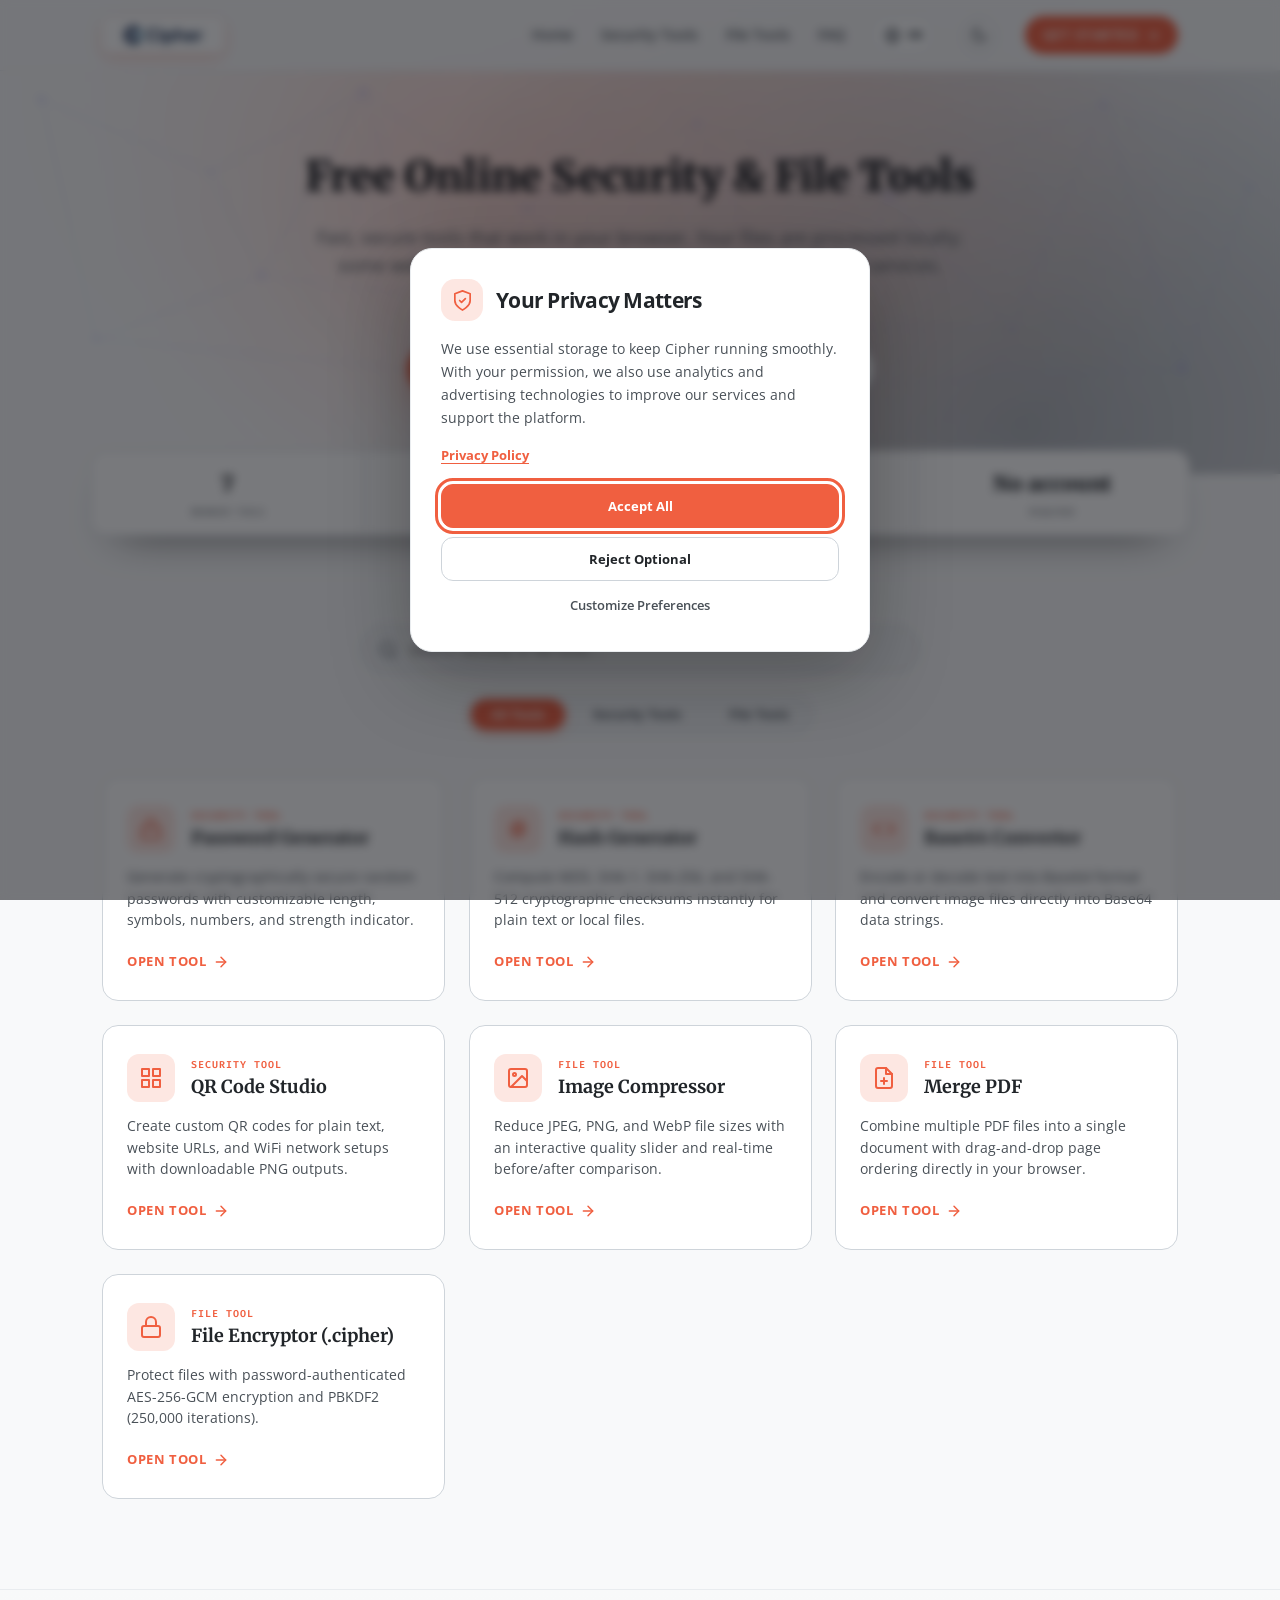
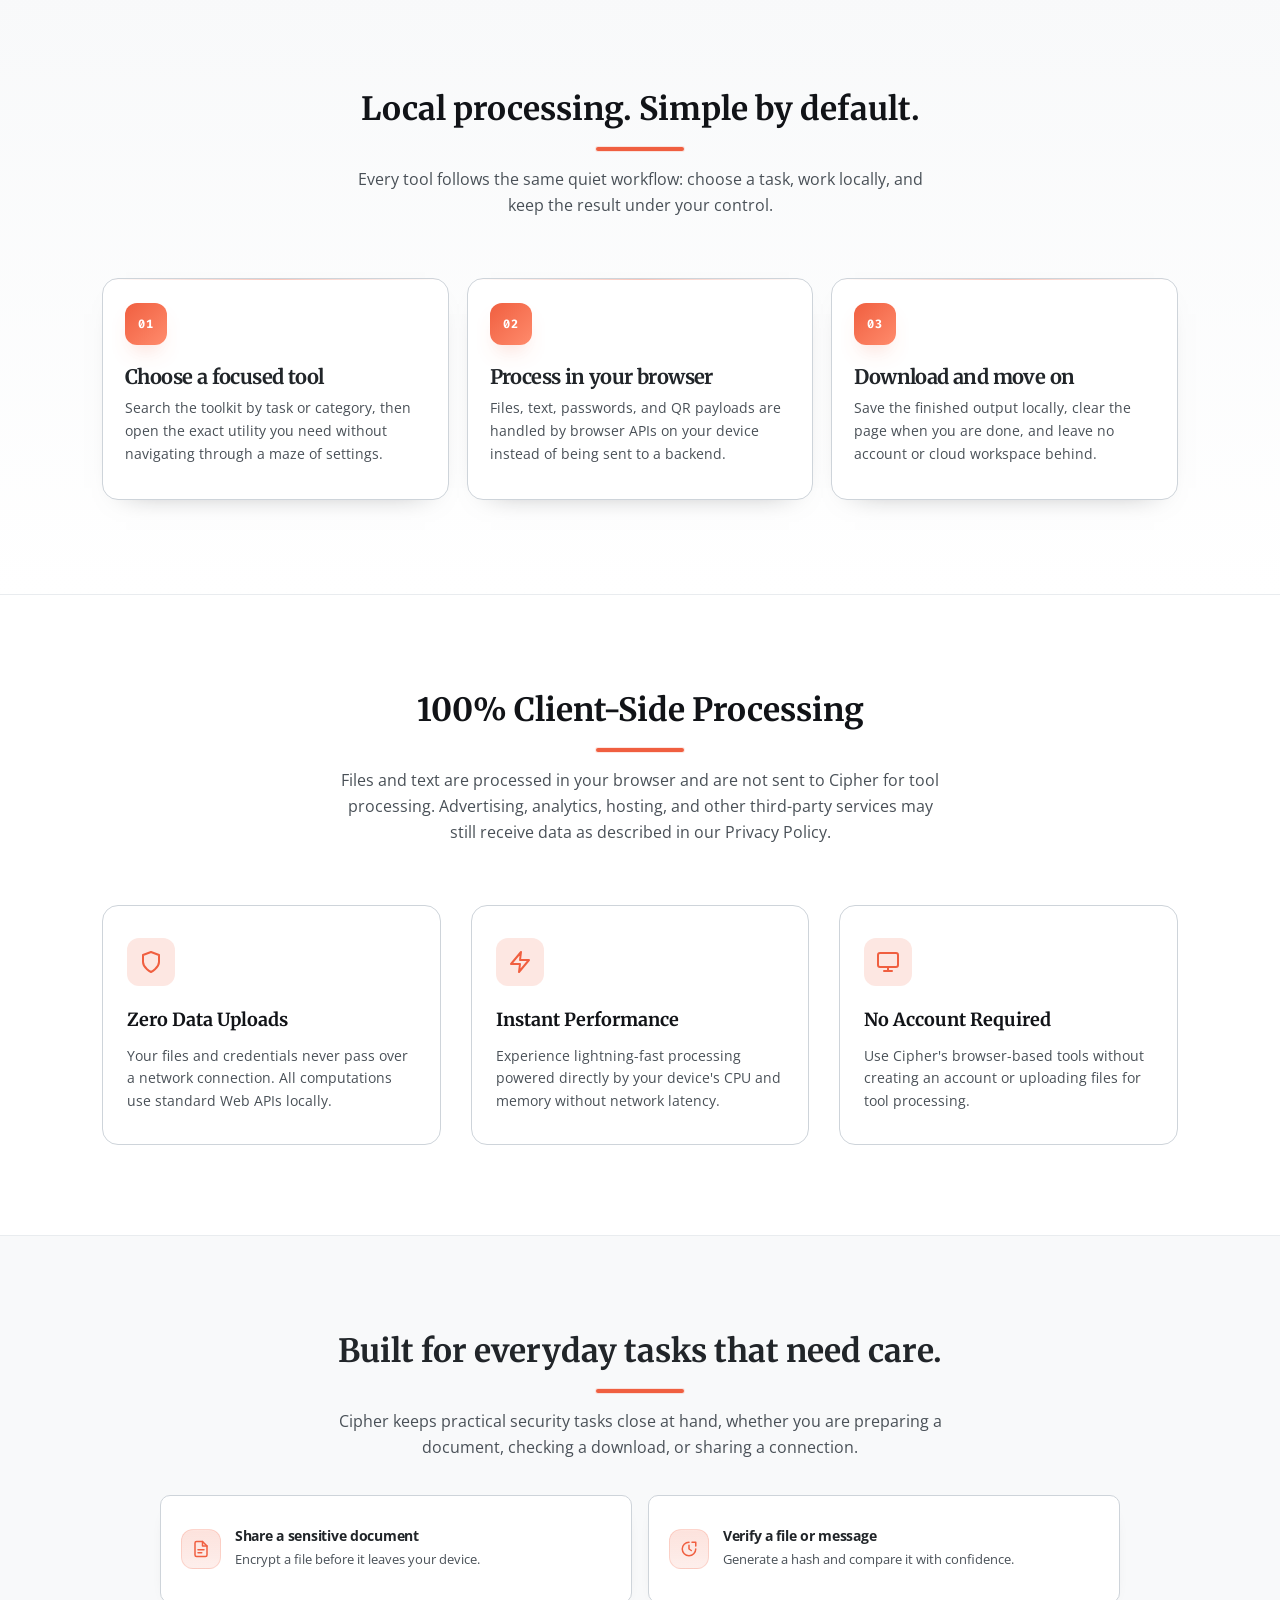
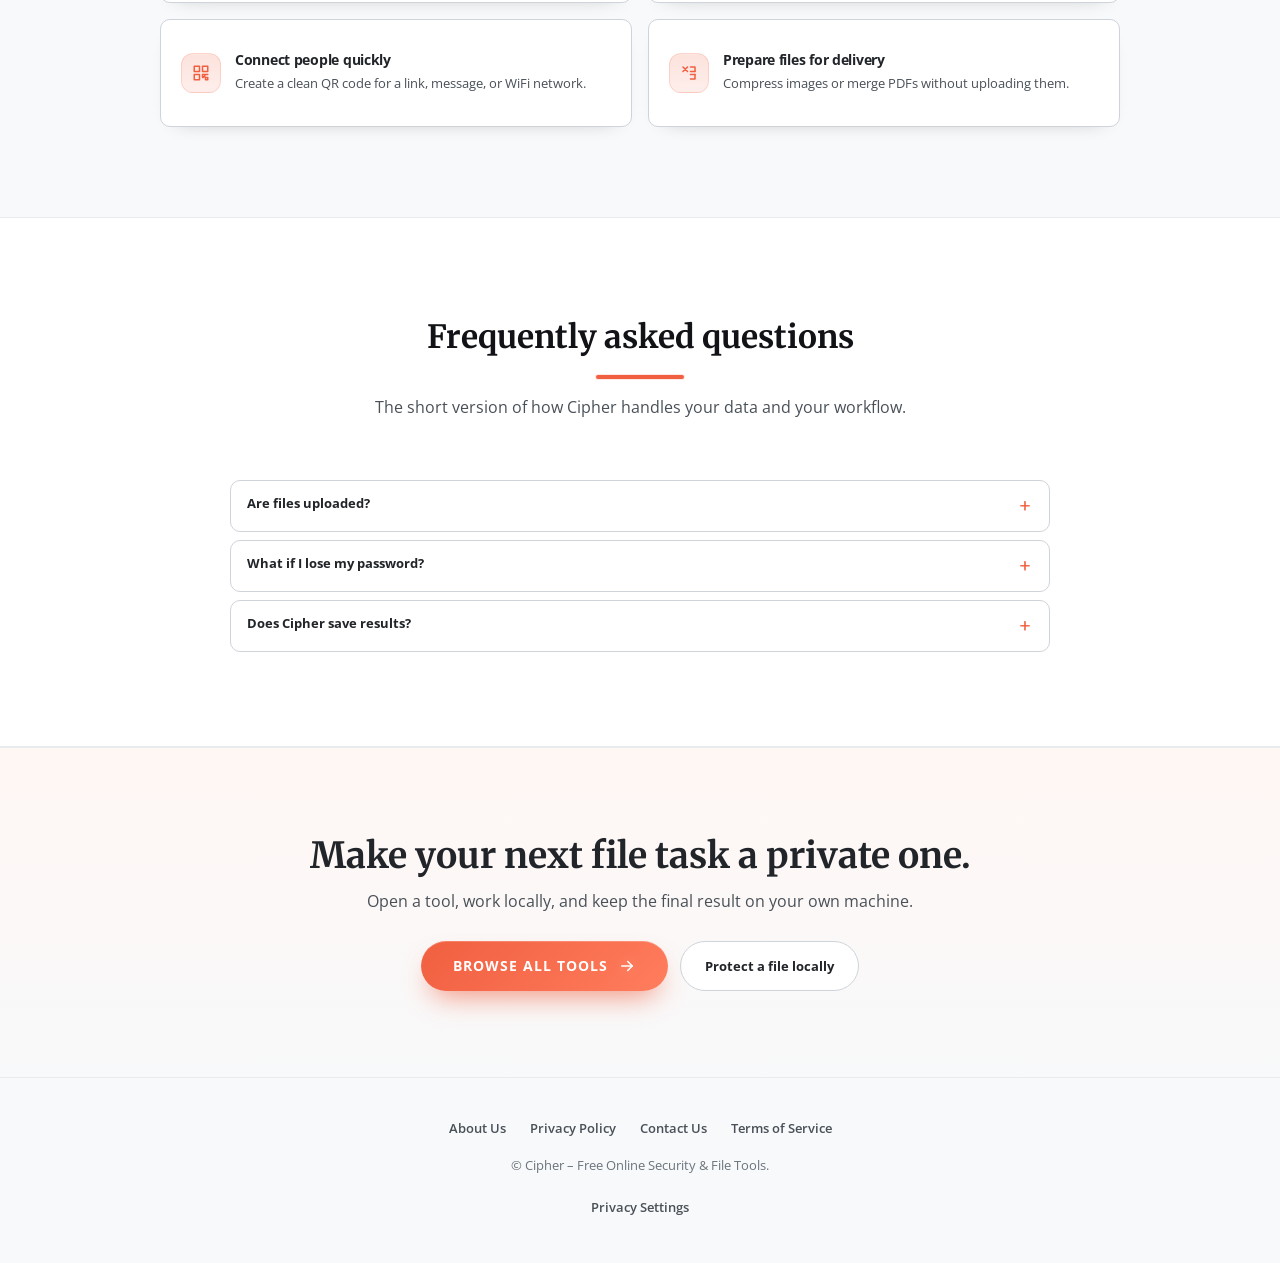
==== commit 30eb755b: "Update Cipher site - content and structure changes" ====
--- a/index.html
+++ b/index.html
@@ -8,21 +8,21 @@
   <meta name="theme-color" content="#111317">
   <meta name="robots" content="index, follow">
   <!-- TODO: change example.com to the real production domain. -->
-  <link rel="canonical" href="https://example.com/">
+  <link rel="canonical" href="cipher-tools.app/">
   <meta name="description"
-    content="Cipher is a suite of free, fast, 100% client-side online security and file tools. Encrypt files, generate strong passwords, compute hashes, convert Base64, build QR codes, compress images, and merge PDFs directly in your browser.">
-  <meta name="keywords" content="free online security tools, private file tools, offline browser tools, client-side encryption, password generator, hash generator, QR code generator">
+    content="Cipher is a suite of free, fast browser-based security and file tools. Process files and text locally in your browser with encryption, password, hash, Base64, QR, image, and PDF tools.">
+  <meta name="keywords"
+    content="free online security tools, browser-based file tools, client-side encryption, password generator, hash generator, QR code generator">
   <meta property="og:type" content="website">
   <meta property="og:title" content="Cipher – Free Online Security & File Tools">
   <meta property="og:description"
-    content="Fast, secure, 100% client-side online security & file tools hub. Zero file uploads, zero server tracking.">
-  <meta property="og:url" content="https://example.com/">
+    content="Fast browser-based security and file tools. Files are processed locally; third-party services may handle site and advertising data.">
+  <meta property="og:url" content="https://cipher-tools.app/">
   <meta property="og:image" content="images/Cipher.png">
   <meta name="twitter:card" content="summary_large_image">
   <meta name="twitter:title" content="Cipher – Free Online Security & File Tools">
   <meta name="twitter:description"
     content="Fast, secure, browser-based online tools for security and file manipulation.">
-  <link rel="manifest" href="manifest.webmanifest">
   <link rel="icon" type="image/svg+xml" href="images/cipher-favicon.svg">
   <link rel="preconnect" href="https://fonts.googleapis.com">
   <link rel="preconnect" href="https://fonts.gstatic.com" crossorigin>
@@ -423,7 +423,7 @@
       position: absolute;
       inset: 0 0 auto 0;
       height: 1px;
-      background: linear-gradient(90deg, transparent, rgba(255,255,255,0.18), transparent);
+      background: linear-gradient(90deg, transparent, rgba(255, 255, 255, 0.18), transparent);
     }
 
     .home-process-card::after {
@@ -437,7 +437,7 @@
       background: radial-gradient(circle, rgba(240, 95, 64, 0.28), rgba(240, 95, 64, 0));
     }
 
-    .home-process-card > * {
+    .home-process-card>* {
       position: relative;
       z-index: 1;
     }
@@ -474,14 +474,18 @@
     }
 
     @keyframes homeProcessFloat {
-      0%, 100% {
+
+      0%,
+      100% {
         transform: translateY(0) rotate(0);
         box-shadow: 0 12px 24px -14px rgba(240, 95, 64, 0.8);
       }
+
       42% {
         transform: translateY(-3px) rotate(-2deg);
         box-shadow: 0 15px 26px -13px rgba(240, 95, 64, 0.68);
       }
+
       72% {
         transform: translateY(1px) rotate(1deg);
         box-shadow: 0 10px 20px -14px rgba(240, 95, 64, 0.72);
@@ -556,7 +560,7 @@
       transition: border-color 0.2s ease, transform 0.2s ease;
     }
 
-    .home-usecase > div {
+    .home-usecase>div {
       min-width: 0;
       flex: 1;
     }
@@ -576,7 +580,7 @@
       background: linear-gradient(180deg, rgba(240, 95, 64, 0.18), rgba(240, 95, 64, 0.1));
       color: var(--primary);
       border: 1px solid rgba(240, 95, 64, 0.18);
-      box-shadow: inset 0 1px 0 rgba(255,255,255,0.08);
+      box-shadow: inset 0 1px 0 rgba(255, 255, 255, 0.08);
       animation: homeUsecaseFloat 5s ease-in-out infinite;
       animation-delay: var(--home-motion-delay, 0s);
       transform-origin: center;
@@ -606,26 +610,35 @@
     }
 
     @keyframes homeUsecaseFloat {
-      0%, 100% {
+
+      0%,
+      100% {
         transform: translateY(0) rotate(0);
       }
+
       38% {
         transform: translateY(-3px) rotate(-3deg);
       }
+
       70% {
         transform: translateY(1px) rotate(2deg);
       }
     }
 
     @keyframes homeUsecaseSignal {
-      0%, 72%, 100% {
+
+      0%,
+      72%,
+      100% {
         transform: scale(1) rotate(0);
         filter: drop-shadow(0 0 0 transparent);
       }
+
       80% {
         transform: scale(1.08) rotate(-4deg);
         filter: drop-shadow(0 0 5px var(--primary-line));
       }
+
       86% {
         transform: scale(1) rotate(2deg);
         filter: drop-shadow(0 0 0 transparent);
@@ -633,6 +646,7 @@
     }
 
     @media (prefers-reduced-motion: reduce) {
+
       .home-process-number,
       .home-usecase-icon,
       .home-usecase-icon svg {
@@ -737,7 +751,7 @@
       overflow-wrap: anywhere;
     }
 
-    .home-faq-item:not([open]) > .home-faq-answer {
+    .home-faq-item:not([open])>.home-faq-answer {
       display: none;
     }
 
@@ -806,6 +820,7 @@
     }
 
     @media (max-width: 760px) {
+
       .home-process-section,
       .home-faq-section {
         padding: 56px 0;
@@ -913,7 +928,8 @@
       <svg viewBox="0 0 1200 420" preserveAspectRatio="xMidYMid slice" role="presentation">
         <g class="hero-network-lines">
           <path d="M70 88 220 152 355 82 500 184 650 108 820 174 1010 92 1140 166" />
-          <path d="M70 88 118 300 265 244 355 82 430 330 500 184 600 286 650 108 760 342 820 174 930 292 1010 92 1080 326 1140 166" />
+          <path
+            d="M70 88 118 300 265 244 355 82 430 330 500 184 600 286 650 108 760 342 820 174 930 292 1010 92 1080 326 1140 166" />
           <path d="M118 300 430 330M265 244 600 286M600 286 930 292M760 342 1080 326" />
           <path d="M220 152 265 244M500 184 600 286M820 174 930 292M1010 92 1080 326" />
         </g>
@@ -938,19 +954,21 @@
     </div>
     <div class="container">
       <h1 class="masthead-title">Free Online Security & File Tools</h1>
-      <p class="masthead-subtitle">Fast, Secure, Works in your browser. Complete client-side utilities with zero file
-        uploads and zero server tracking.</p>
+      <p class="masthead-subtitle">Fast, secure tools that work in your browser. Your files are processed locally; some
+        website features and advertising may involve third-party services.</p>
       <div class="home-hero-actions">
         <a href="#tools-dashboard" class="hero-cta">
           Explore the tools
-          <svg viewBox="0 0 24 24" aria-hidden="true" fill="none" stroke="currentColor" stroke-width="2" stroke-linecap="round" stroke-linejoin="round">
+          <svg viewBox="0 0 24 24" aria-hidden="true" fill="none" stroke="currentColor" stroke-width="2"
+            stroke-linecap="round" stroke-linejoin="round">
             <path d="M5 12h14"></path>
             <path d="m13 6 6 6-6 6"></path>
           </svg>
         </a>
         <a href="/tools/encrypt/" class="home-hero-secondary">
           Protect a file locally
-          <svg viewBox="0 0 24 24" aria-hidden="true" fill="none" stroke="currentColor" stroke-width="2" stroke-linecap="round" stroke-linejoin="round" width="16" height="16">
+          <svg viewBox="0 0 24 24" aria-hidden="true" fill="none" stroke="currentColor" stroke-width="2"
+            stroke-linecap="round" stroke-linejoin="round" width="16" height="16">
             <path d="M12 3 5 6v5c0 4.8 3 8.6 7 10 4-1.4 7-5.2 7-10V6l-7-3Z"></path>
             <path d="m9 12 2 2 4-4"></path>
           </svg>
@@ -960,10 +978,14 @@
   </header>
 
   <div class="home-trust-strip" aria-label="Cipher platform highlights">
-    <div class="home-trust-item"><span class="home-trust-value">7</span><span class="home-trust-label">Browser tools</span></div>
-    <div class="home-trust-item"><span class="home-trust-value">0</span><span class="home-trust-label">File uploads</span></div>
-    <div class="home-trust-item"><span class="home-trust-value">100%</span><span class="home-trust-label">Client-side</span></div>
-    <div class="home-trust-item"><span class="home-trust-value">Offline</span><span class="home-trust-label">Ready when cached</span></div>
+    <div class="home-trust-item"><span class="home-trust-value">7</span><span class="home-trust-label">Browser
+        tools</span></div>
+    <div class="home-trust-item"><span class="home-trust-value">0</span><span class="home-trust-label">File
+        uploads</span></div>
+    <div class="home-trust-item"><span class="home-trust-value">100%</span><span class="home-trust-label">Local
+        processing</span></div>
+    <div class="home-trust-item"><span class="home-trust-value">No account</span><span
+        class="home-trust-label">Required</span></div>
   </div>
 
   <!-- Dashboard Section -->
@@ -1204,25 +1226,29 @@
   <section class="home-process-section" id="how-it-works">
     <div class="container">
       <div class="section-header">
-        <h2 class="section-title">Private by design. Simple by default.</h2>
+        <h2 class="section-title">Local processing. Simple by default.</h2>
         <div class="section-divider"></div>
-        <p class="section-sub">Every tool follows the same quiet workflow: choose a task, work locally, and keep the result under your control.</p>
+        <p class="section-sub">Every tool follows the same quiet workflow: choose a task, work locally, and keep the
+          result under your control.</p>
       </div>
       <div class="home-process-grid">
         <article class="home-process-card">
           <div class="home-process-number">01</div>
           <h3>Choose a focused tool</h3>
-          <p>Search the toolkit by task or category, then open the exact utility you need without navigating through a maze of settings.</p>
+          <p>Search the toolkit by task or category, then open the exact utility you need without navigating through a
+            maze of settings.</p>
         </article>
         <article class="home-process-card">
           <div class="home-process-number">02</div>
           <h3>Process in your browser</h3>
-          <p>Files, text, passwords, and QR payloads are handled by browser APIs on your device instead of being sent to a backend.</p>
+          <p>Files, text, passwords, and QR payloads are handled by browser APIs on your device instead of being sent to
+            a backend.</p>
         </article>
         <article class="home-process-card">
           <div class="home-process-number">03</div>
           <h3>Download and move on</h3>
-          <p>Save the finished output locally, clear the page when you are done, and leave no account or cloud workspace behind.</p>
+          <p>Save the finished output locally, clear the page when you are done, and leave no account or cloud workspace
+            behind.</p>
         </article>
       </div>
     </div>
@@ -1236,10 +1262,12 @@
   <section class="section section-alt">
     <div class="container">
       <div class="section-header">
-        <h2 class="section-title">100% Client-Side Privacy</h2>
+        <h2 class="section-title">100% Client-Side Processing</h2>
         <div class="section-divider"></div>
-        <p class="section-sub">Cipher tools process all data directly inside your web browser. No server uploads, no
-          cloud logs, and no privacy compromises.</p>
+        <p class="section-sub">Files and text are processed in your browser and are not sent to Cipher for tool
+          processing. Advertising, analytics, hosting, and other third-party services may still receive data as
+          described in our Privacy Policy.</p>
+        <!-- <p><a href="/privacy/">Privacy Policy</a></p> -->
       </div>
 
       <div class="grid-3">
@@ -1276,9 +1304,9 @@
               <line x1="12" y1="17" x2="12" y2="21" />
             </svg>
           </div>
-          <h3 class="feature-title">Offline Supported</h3>
-          <p class="feature-desc">Cipher utilizes Progressive Web App (PWA) caching so you can use all security tools
-            even when completely offline.</p>
+          <h3 class="feature-title">No Account Required</h3>
+          <p class="feature-desc">Use Cipher's browser-based tools without creating an account or uploading files for
+            tool processing.</p>
         </div>
       </div>
     </div>
@@ -1288,26 +1316,58 @@
   <section class="section">
     <div class="container home-usecases">
       <div class="home-usecases-copy">
-        <h2 class="section-title">Built for the small moments that need privacy.</h2>
+        <h2 class="section-title">Built for everyday tasks that need care.</h2>
         <div class="section-divider"></div>
-        <p class="section-sub">Cipher keeps practical security tasks close at hand, whether you are preparing a document, checking a download, or sharing a connection.</p>
+        <p class="section-sub">Cipher keeps practical security tasks close at hand, whether you are preparing a
+          document, checking a download, or sharing a connection.</p>
       </div>
       <div class="home-usecase-grid">
         <article class="home-usecase">
-          <span class="home-usecase-icon" aria-hidden="true"><svg viewBox="0 0 24 24" fill="none" stroke="currentColor" stroke-width="2" stroke-linecap="round" stroke-linejoin="round"><path d="M14 2H6a2 2 0 0 0-2 2v16a2 2 0 0 0 2 2h12a2 2 0 0 0 2-2V8z"></path><path d="M14 2v6h6M8 13h8M8 17h5"></path></svg></span>
-          <div><h3>Share a sensitive document</h3><p>Encrypt a file before it leaves your device.</p></div>
+          <span class="home-usecase-icon" aria-hidden="true"><svg viewBox="0 0 24 24" fill="none" stroke="currentColor"
+              stroke-width="2" stroke-linecap="round" stroke-linejoin="round">
+              <path d="M14 2H6a2 2 0 0 0-2 2v16a2 2 0 0 0 2 2h12a2 2 0 0 0 2-2V8z"></path>
+              <path d="M14 2v6h6M8 13h8M8 17h5"></path>
+            </svg></span>
+          <div>
+            <h3>Share a sensitive document</h3>
+            <p>Encrypt a file before it leaves your device.</p>
+          </div>
         </article>
         <article class="home-usecase">
-          <span class="home-usecase-icon" aria-hidden="true"><svg viewBox="0 0 24 24" fill="none" stroke="currentColor" stroke-width="2" stroke-linecap="round" stroke-linejoin="round"><path d="M12 3a9 9 0 1 0 9 9"></path><path d="M12 7v5l3 2"></path><path d="M16 3h5v5"></path></svg></span>
-          <div><h3>Verify a file or message</h3><p>Generate a hash and compare it with confidence.</p></div>
+          <span class="home-usecase-icon" aria-hidden="true"><svg viewBox="0 0 24 24" fill="none" stroke="currentColor"
+              stroke-width="2" stroke-linecap="round" stroke-linejoin="round">
+              <path d="M12 3a9 9 0 1 0 9 9"></path>
+              <path d="M12 7v5l3 2"></path>
+              <path d="M16 3h5v5"></path>
+            </svg></span>
+          <div>
+            <h3>Verify a file or message</h3>
+            <p>Generate a hash and compare it with confidence.</p>
+          </div>
         </article>
         <article class="home-usecase">
-          <span class="home-usecase-icon" aria-hidden="true"><svg viewBox="0 0 24 24" fill="none" stroke="currentColor" stroke-width="2" stroke-linecap="round" stroke-linejoin="round"><rect x="3" y="3" width="7" height="7"></rect><rect x="14" y="3" width="7" height="7"></rect><rect x="3" y="14" width="7" height="7"></rect><path d="M14 14h3v3h-3zM18 18h3v3h-3zM18 14h3M14 18h1"></path></svg></span>
-          <div><h3>Connect people quickly</h3><p>Create a clean QR code for a link, message, or WiFi network.</p></div>
+          <span class="home-usecase-icon" aria-hidden="true"><svg viewBox="0 0 24 24" fill="none" stroke="currentColor"
+              stroke-width="2" stroke-linecap="round" stroke-linejoin="round">
+              <rect x="3" y="3" width="7" height="7"></rect>
+              <rect x="14" y="3" width="7" height="7"></rect>
+              <rect x="3" y="14" width="7" height="7"></rect>
+              <path d="M14 14h3v3h-3zM18 18h3v3h-3zM18 14h3M14 18h1"></path>
+            </svg></span>
+          <div>
+            <h3>Connect people quickly</h3>
+            <p>Create a clean QR code for a link, message, or WiFi network.</p>
+          </div>
         </article>
         <article class="home-usecase">
-          <span class="home-usecase-icon" aria-hidden="true"><svg viewBox="0 0 24 24" fill="none" stroke="currentColor" stroke-width="2" stroke-linecap="round" stroke-linejoin="round"><path d="m4 4 6 6M4 10l6-6M14 4h6v6M14 20h6v-6"></path><path d="M14 10h6M14 14h6"></path></svg></span>
-          <div><h3>Prepare files for delivery</h3><p>Compress images or merge PDFs without uploading them.</p></div>
+          <span class="home-usecase-icon" aria-hidden="true"><svg viewBox="0 0 24 24" fill="none" stroke="currentColor"
+              stroke-width="2" stroke-linecap="round" stroke-linejoin="round">
+              <path d="m4 4 6 6M4 10l6-6M14 4h6v6M14 20h6v-6"></path>
+              <path d="M14 10h6M14 14h6"></path>
+            </svg></span>
+          <div>
+            <h3>Prepare files for delivery</h3>
+            <p>Compress images or merge PDFs without uploading them.</p>
+          </div>
         </article>
       </div>
     </div>
@@ -1324,19 +1384,17 @@
       <div class="home-faq-list">
         <details class="home-faq-item">
           <summary>Are files uploaded?</summary>
-          <div class="home-faq-answer">No. Files and passwords are processed in your browser and are not sent to Cipher's backend.</div>
-        </details>
-        <details class="home-faq-item">
-          <summary>Can Cipher work offline?</summary>
-          <div class="home-faq-answer">After the app shell is cached, supported tools work offline. First-time downloads and external resources still need a connection.</div>
+          <div class="home-faq-answer">No. Files and passwords are processed in your browser and are not sent to
+            Cipher's backend.</div>
         </details>
         <details class="home-faq-item">
           <summary>What if I lose my password?</summary>
-          <div class="home-faq-answer">Cipher cannot recover it. AES-256-GCM requires the original password to decrypt your file.</div>
+          <div class="home-faq-answer">Cipher cannot recover it. AES-256-GCM requires the original password to decrypt
+            your file.</div>
         </details>
         <details class="home-faq-item">
           <summary>Does Cipher save results?</summary>
-          <div class="home-faq-answer">Results stay in browser memory until downloaded or the page closes. Files and results are not stored in the service-worker cache.</div>
+          <div class="home-faq-answer">Results stay in browser memory until downloaded or the page closes.</div>
         </details>
       </div>
     </div>
@@ -1348,7 +1406,11 @@
       <h2 class="section-title">Make your next file task a private one.</h2>
       <p class="section-sub">Open a tool, work locally, and keep the final result on your own machine.</p>
       <div class="home-hero-actions">
-        <a href="#tools-dashboard" class="hero-cta">Browse all tools <svg viewBox="0 0 24 24" aria-hidden="true" fill="none" stroke="currentColor" stroke-width="2" stroke-linecap="round" stroke-linejoin="round"><path d="M5 12h14"></path><path d="m13 6 6 6-6 6"></path></svg></a>
+        <a href="#tools-dashboard" class="hero-cta">Browse all tools <svg viewBox="0 0 24 24" aria-hidden="true"
+            fill="none" stroke="currentColor" stroke-width="2" stroke-linecap="round" stroke-linejoin="round">
+            <path d="M5 12h14"></path>
+            <path d="m13 6 6 6-6 6"></path>
+          </svg></a>
         <a href="/tools/encrypt/" class="home-hero-secondary">Protect a file locally</a>
       </div>
     </div>
@@ -1367,7 +1429,7 @@
         <a href="/contact/" style="color: var(--text-2);">Contact Us</a>
         <a href="/terms/" style="color: var(--text-2);">Terms of Service</a>
       </div>
-      <p>&copy; Cipher – Free Online Security & File Tools. 100% Client-Side Executable.</p>
+      <p>&copy; Cipher – Free Online Security & File Tools.</p>
     </div>
   </footer>
 
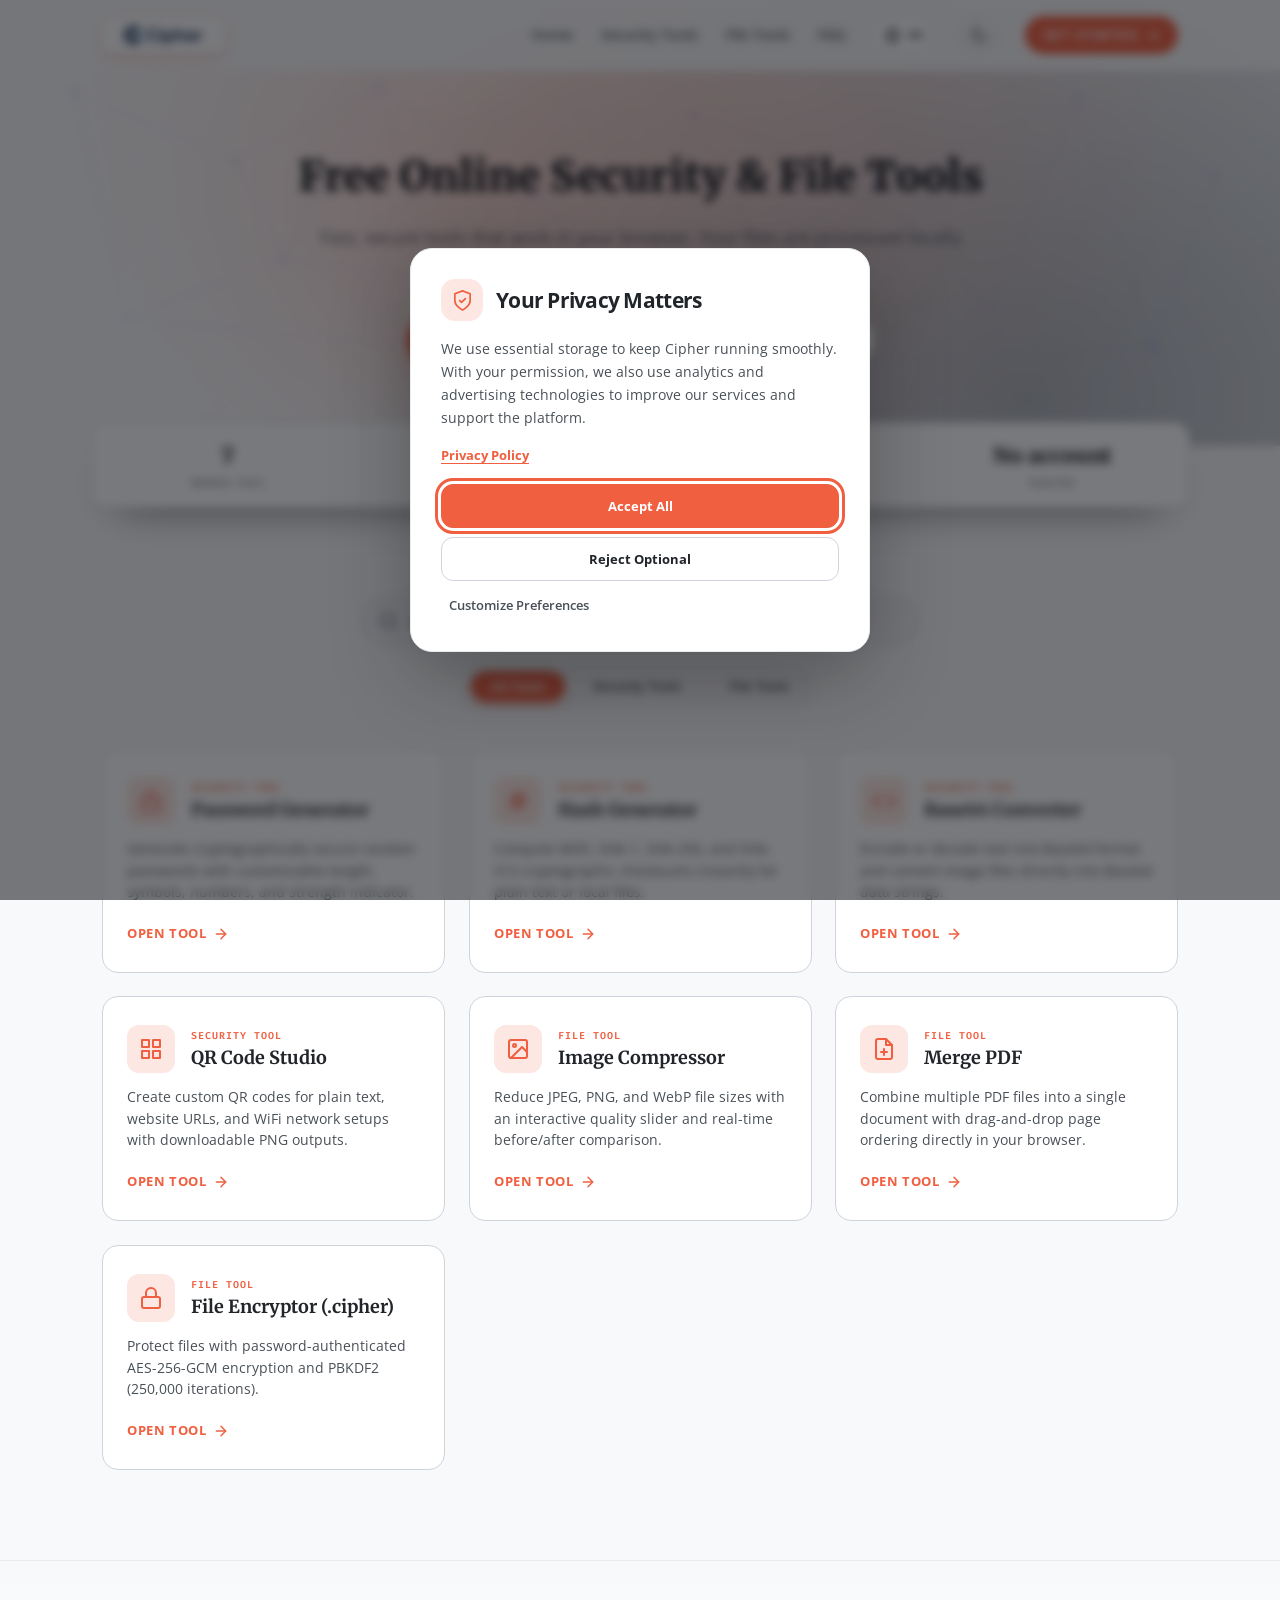
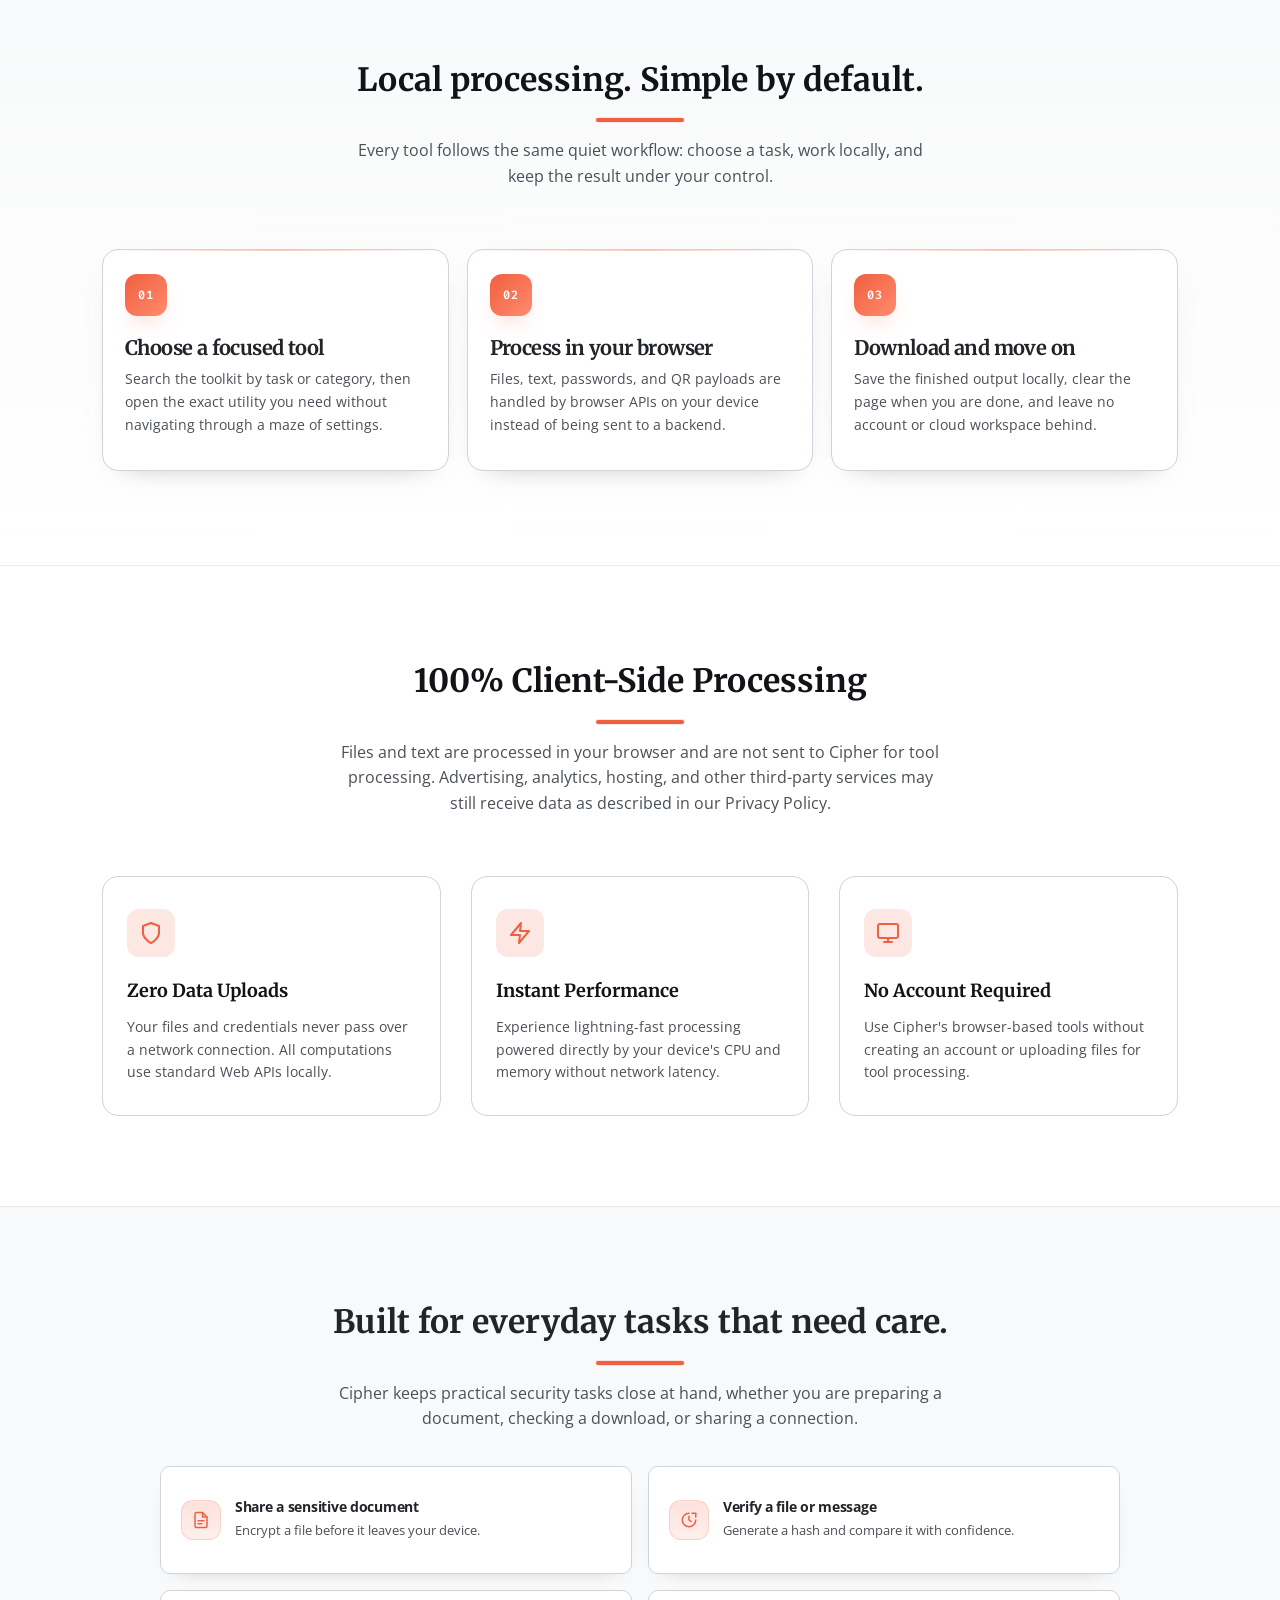
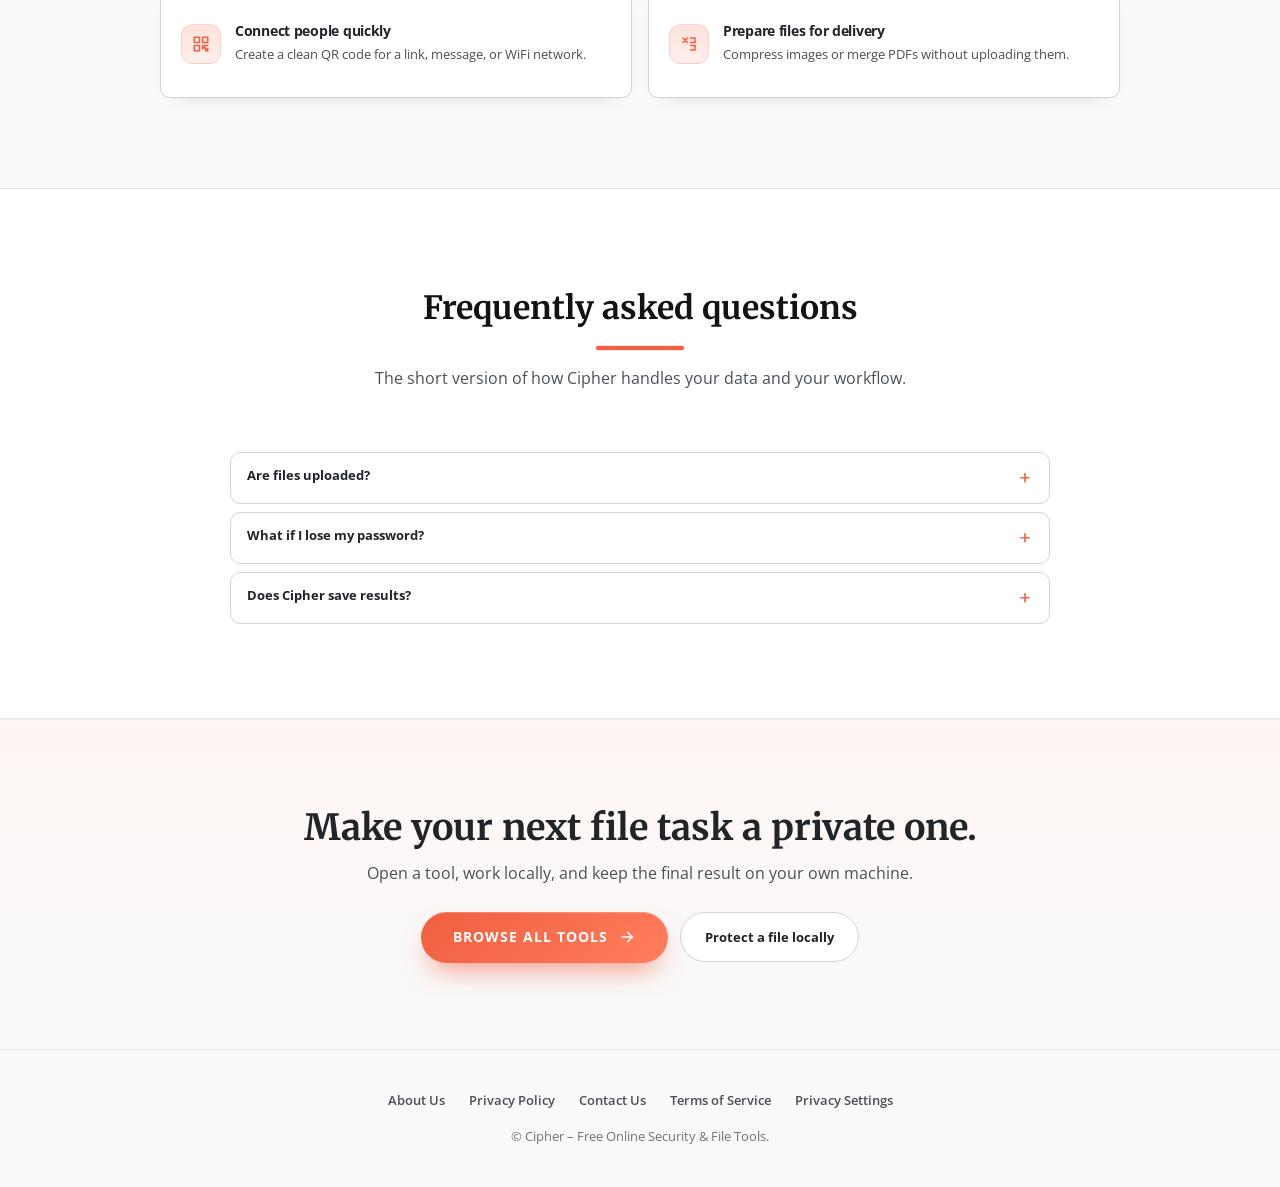
==== commit 4cbef4b8: "Update cipher site - downloaded external resources and made it offline" ====
--- a/index.html
+++ b/index.html
@@ -24,12 +24,9 @@
   <meta name="twitter:description"
     content="Fast, secure, browser-based online tools for security and file manipulation.">
   <link rel="icon" type="image/svg+xml" href="images/cipher-favicon.svg">
-  <link rel="preconnect" href="https://fonts.googleapis.com">
-  <link rel="preconnect" href="https://fonts.gstatic.com" crossorigin>
-  <link
-    href="https://fonts.googleapis.com/css2?family=Merriweather:ital,wght@0,300;0,400;0,700;0,900;1,300;1,400&family=Open+Sans:ital,wght@0,300;0,400;0,600;0,700;0,800;1,400&family=Fira+Code:wght@400;500;600&display=swap"
-    rel="stylesheet">
+  <link rel="stylesheet" href="/css/fonts.css">
   <link rel="stylesheet" href="css/styles.css">
+  <link rel="stylesheet" href="/css/i18n.css">
   <style>
     /* Tools Hub Grid Styles */
     .dashboard-controls {
@@ -954,8 +951,7 @@
     </div>
     <div class="container">
       <h1 class="masthead-title">Free Online Security & File Tools</h1>
-      <p class="masthead-subtitle">Fast, secure tools that work in your browser. Your files are processed locally; some
-        website features and advertising may involve third-party services.</p>
+      <p class="masthead-subtitle">Fast, secure tools that work in your browser. Your files are processed locally</p>
       <div class="home-hero-actions">
         <a href="#tools-dashboard" class="hero-cta">
           Explore the tools
--- a/css/fonts.css
+++ b/css/fonts.css
@@ -0,0 +1,39 @@
+@font-face {
+  font-family: "Open Sans";
+  font-style: normal;
+  font-weight: 300 800;
+  font-display: swap;
+  src: url("../assets/fonts/opensans-latin.woff2") format("woff2");
+}
+
+@font-face {
+  font-family: "Open Sans";
+  font-style: italic;
+  font-weight: 400;
+  font-display: swap;
+  src: url("../assets/fonts/opensans-italic-latin.woff2") format("woff2");
+}
+
+@font-face {
+  font-family: "Merriweather";
+  font-style: normal;
+  font-weight: 300 900;
+  font-display: swap;
+  src: url("../assets/fonts/merriweather-latin.woff2") format("woff2");
+}
+
+@font-face {
+  font-family: "Merriweather";
+  font-style: italic;
+  font-weight: 300 400;
+  font-display: swap;
+  src: url("../assets/fonts/merriweather-italic-latin.woff2") format("woff2");
+}
+
+@font-face {
+  font-family: "Fira Code";
+  font-style: normal;
+  font-weight: 400 600;
+  font-display: swap;
+  src: url("../assets/fonts/firacode-latin.woff2") format("woff2");
+}
--- a/css/styles.css
+++ b/css/styles.css
@@ -49,46 +49,6 @@
       color: var(--text);
       line-height: 1.6;
       -webkit-font-smoothing: antialiased;
-    }
-
-    .app-loading-shell {
-      position: fixed;
-      inset: 0;
-      z-index: 2000;
-      display: grid;
-      place-items: center;
-      background: var(--bg);
-      opacity: 1;
-      transition: opacity 0.28s ease, visibility 0.28s ease;
-    }
-
-    .app-loading-shell.is-ready {
-      opacity: 0;
-      visibility: hidden;
-      pointer-events: none;
-    }
-
-    .app-loading-card {
-      display: grid;
-      gap: 10px;
-      width: min(260px, 62vw);
-    }
-
-    .app-loading-card span {
-      display: block;
-      height: 10px;
-      border-radius: var(--radius-pill);
-      background: linear-gradient(90deg, var(--surface-2), var(--surface-3), var(--surface-2));
-      background-size: 220% 100%;
-      animation: skeletonShimmer 1.25s ease-in-out infinite;
-    }
-
-    .app-loading-card span:nth-child(2) { width: 78%; }
-    .app-loading-card span:nth-child(3) { width: 56%; }
-
-    @keyframes skeletonShimmer {
-      0% { background-position: 100% 0; }
-      100% { background-position: -100% 0; }
     }
 
     ::selection {
@@ -2263,7 +2223,6 @@
       .btn-nav .protect-icon,
       .section-divider,
       .section-divider::after,
-      .app-loading-card span,
       .tool-online-dot {
         animation: none;
       }
@@ -2273,9 +2232,6 @@
         animation: none;
       }
 
-      .app-loading-shell {
-        transition: none;
-      }
     }
 
 /* Light Theme Overrides when data-bs-theme="light" */
--- a/css/i18n.css
+++ b/css/i18n.css
@@ -0,0 +1,181 @@
+.language-switcher {
+  position: relative;
+  display: flex;
+  align-items: center;
+  flex: 0 0 auto;
+  list-style: none;
+}
+
+.language-switcher-trigger {
+  display: inline-flex;
+  align-items: center;
+  justify-content: center;
+  gap: 7px;
+  min-height: 36px;
+  padding: 0 10px;
+  border: 1px solid var(--border);
+  border-radius: var(--radius-pill, 50px);
+  background: var(--surface);
+  color: var(--text-2);
+  font: 700 12px/1 var(--font-mono, monospace);
+  cursor: pointer;
+  transition: color .18s ease, border-color .18s ease, background-color .18s ease, transform .18s ease;
+}
+
+.language-switcher-trigger:hover,
+.language-switcher-trigger:focus-visible,
+.language-switcher.is-open .language-switcher-trigger {
+  border-color: var(--primary-line);
+  background: var(--surface-2);
+  color: var(--text);
+}
+
+.language-switcher-trigger:focus-visible,
+.language-option:focus-visible {
+  outline: 2px solid var(--primary);
+  outline-offset: 2px;
+}
+
+.language-switcher-trigger svg {
+  width: 17px;
+  height: 17px;
+  flex: 0 0 auto;
+}
+
+.language-switcher-trigger:hover svg,
+.language-switcher-trigger:focus-visible svg,
+.language-switcher.is-open .language-switcher-trigger svg {
+  animation: languageGlobeSpin .6s ease-in-out;
+}
+
+.language-switcher-menu {
+  position: absolute;
+  z-index: 1200;
+  top: calc(100% + 10px);
+  inset-inline-end: 0;
+  width: 208px;
+  max-height: min(360px, 70vh);
+  padding: 6px;
+  overflow-y: auto;
+  border: 1px solid var(--border);
+  border-radius: 12px;
+  background: var(--surface);
+  box-shadow: 0 18px 40px -18px rgba(0, 0, 0, .42), 0 2px 8px rgba(0, 0, 0, .12);
+  transform-origin: top right;
+  animation: languageMenuIn .16s ease-out both;
+}
+
+.language-switcher-menu[hidden] {
+  display: none;
+}
+
+.language-option {
+  display: flex;
+  align-items: center;
+  gap: 11px;
+  width: 100%;
+  min-height: 40px;
+  padding: 7px 10px;
+  border: 0;
+  border-radius: 7px;
+  background: transparent;
+  color: var(--text-2);
+  font: 600 13px/1.35 var(--font-sans, sans-serif);
+  text-align: start;
+  cursor: pointer;
+  transition: color .16s ease, background-color .16s ease;
+}
+
+.language-option:hover,
+.language-option.is-active {
+  background: var(--surface-2);
+  color: var(--text);
+}
+
+.language-code {
+  display: inline-flex;
+  align-items: center;
+  justify-content: center;
+  width: 30px;
+  min-height: 22px;
+  flex: 0 0 auto;
+  border: 1px solid var(--border-soft);
+  border-radius: 5px;
+  background: var(--surface-2);
+  color: var(--text-2);
+  font: 700 10px/1 var(--font-mono, monospace);
+}
+
+.language-option.is-active .language-code {
+  border-color: var(--primary-line);
+  color: var(--primary);
+}
+
+.language-option > span:not(.language-code):not(.language-option-check) {
+  line-height: 1;
+}
+
+.language-option-check {
+  width: 6px;
+  height: 6px;
+  margin-inline-start: auto;
+  border-radius: 50%;
+  background: var(--primary);
+  opacity: 0;
+}
+
+.language-option.is-active .language-option-check {
+  opacity: 1;
+}
+
+@keyframes languageMenuIn {
+  from { opacity: 0; transform: translateY(-5px) scale(.98); }
+  to { opacity: 1; transform: translateY(0) scale(1); }
+}
+
+@keyframes languageGlobeSpin {
+  from { transform: rotate(0); }
+  to { transform: rotate(360deg); }
+}
+
+html[dir="rtl"] {
+  font-family: Tahoma, "Noto Naskh Arabic", Arial, sans-serif;
+}
+
+html[dir="rtl"] .language-switcher-menu {
+  inset-inline-end: auto;
+  inset-inline-start: 0;
+  transform-origin: top left;
+}
+
+@media (max-width: 900px) {
+  .navbar .container > .language-switcher {
+    z-index: 2;
+    margin-left: auto;
+  }
+
+  .navbar .container > .language-switcher .language-switcher-menu {
+    inset-inline-end: 0;
+    inset-inline-start: auto;
+  }
+
+  .language-switcher-menu {
+    inset-inline-end: auto;
+    inset-inline-start: 0;
+  }
+}
+
+@media (prefers-reduced-motion: reduce) {
+  .language-switcher-trigger,
+  .language-option {
+    transition: none;
+  }
+
+  .language-switcher-menu {
+    animation: none;
+  }
+
+  .language-switcher-trigger svg {
+    animation: none !important;
+  }
+}
